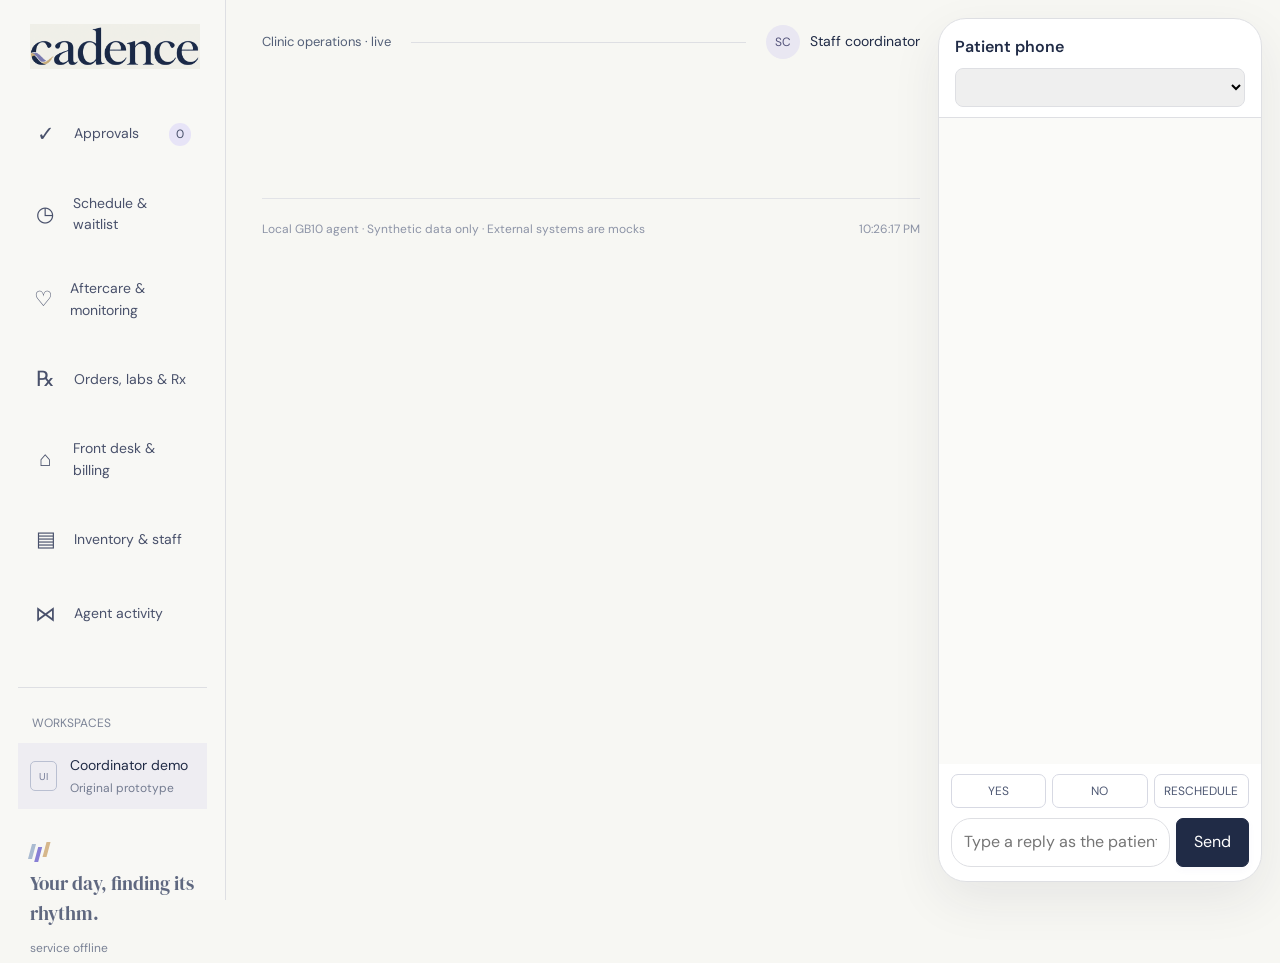
==== web/clinic.html @ 3604b4ee "Add live clinic operations console; retry agent tasks until the model is up Co-Authored-By: Claude O" ====
<!doctype html>
<html lang="en"><head><meta charset="utf-8"><meta name="viewport" content="width=device-width,initial-scale=1"><meta name="theme-color" content="#F7F7F3">
<title>Cadence · Clinic operations</title>
<link rel="stylesheet" href="fonts.css"><link rel="stylesheet" href="weave.css"><link rel="stylesheet" href="coordinator.css"><link rel="stylesheet" href="clinic.css">
</head><body>
<div class="app-shell"><aside class="sidebar"><a class="brand" href="#" aria-label="Cadence"><svg viewBox="200 260 1140 270" role="img" aria-label="Cadence woven wordmark"><image href="assets/wordmark-source.png" width="1536" height="1024"/></svg></a>
<nav id="navigation" aria-label="Operations">
<a href="#approvals" data-tab="approvals"><span class="nav-symbol">✓</span>Approvals <span class="nav-count" id="n-approvals">0</span></a>
<a href="#schedule" data-tab="schedule"><span class="nav-symbol">◷</span>Schedule &amp; waitlist</a>
<a href="#care" data-tab="care"><span class="nav-symbol">♡</span>Aftercare &amp; monitoring</a>
<a href="#orders" data-tab="orders"><span class="nav-symbol">℞</span>Orders, labs &amp; Rx</a>
<a href="#frontdesk" data-tab="frontdesk"><span class="nav-symbol">⌂</span>Front desk &amp; billing</a>
<a href="#ops" data-tab="ops"><span class="nav-symbol">▤</span>Inventory &amp; staff</a>
<a href="#agent" data-tab="agent"><span class="nav-symbol">⋈</span>Agent activity</a>
</nav>
<div class="sidebar-case"><span>WORKSPACES</span><a class="case-button" href="index.html"><span class="case-icon">UI</span><span>Coordinator demo<small>Original prototype</small></span></a></div>
<div class="sidebar-bottom"><span class="small-weave" aria-hidden="true"><i></i><i></i><i></i></span><p>Your day, finding its rhythm.</p><span id="health" class="health">checking…</span></div></aside>
<div class="workspace"><header class="topbar"><span id="context">Clinic operations · live</span><span class="topbar-line"></span><span class="coordinator-profile"><span class="avatar">SC</span> Staff coordinator</span></header>
<main id="app" class="ops-view"></main>
<footer><span>Local GB10 agent · Synthetic data only · External systems are mocks</span><span id="clock"></span></footer></div></div>
<aside id="phone" class="phone" aria-label="Patient phone simulator">
<div class="phone-top"><strong>Patient phone</strong><select id="phone-patient" aria-label="Patient"></select></div>
<div id="phone-thread" class="phone-thread"></div>
<div class="phone-quick"><button data-reply="YES">YES</button><button data-reply="NO">NO</button><button data-reply="RESCHEDULE">RESCHEDULE</button></div>
<form id="phone-form" class="phone-form"><input id="phone-input" placeholder="Type a reply as the patient…" autocomplete="off" maxlength="500"><button class="primary">Send</button></form>
</aside>
<div id="toast" role="status" aria-live="polite"></div>
<script src="clinic.js"></script></body></html>
---- web/fonts.css ----
@font-face {
  font-family: 'DM Sans';
  font-style: normal;
  font-weight: 400;
  font-display: swap;
  src: url(assets/font-0.ttf) format('truetype');
}
@font-face {
  font-family: 'DM Sans';
  font-style: normal;
  font-weight: 500;
  font-display: swap;
  src: url(assets/font-1.ttf) format('truetype');
}
@font-face {
  font-family: 'DM Sans';
  font-style: normal;
  font-weight: 600;
  font-display: swap;
  src: url(assets/font-2.ttf) format('truetype');
}
@font-face {
  font-family: 'DM Serif Display';
  font-style: normal;
  font-weight: 400;
  font-display: swap;
  src: url(assets/font-3.ttf) format('truetype');
}
---- web/weave.css ----
:root{--pearl:#f7f7f3;--ink:#202b46;--body:#4e5873;--muted:#7b8396;--line:#dedfe3;--iris:#7775d8;--iris-deep:#625ccd;--iris-pale:#eeedf7;--champagne:#d4b88f;--paper:#fdfdfb;--serif:'DM Serif Display',Georgia,serif;--sans:'DM Sans',Arial,sans-serif}*{box-sizing:border-box}html{scroll-behavior:smooth}body{margin:0;background:var(--pearl);font:16px/1.55 var(--sans);color:var(--ink);-webkit-font-smoothing:antialiased}button,input,select,textarea{font:inherit}button,a,input,select,textarea{-webkit-tap-highlight-color:transparent}button{cursor:pointer;color:var(--body);border:1px solid #d7d9e3;background:transparent;padding:11px 17px;border-radius:7px;transition:background .18s,border-color .18s,transform .18s}button:hover{background:#eeeeF5;border-color:#bfc0d5}button:active{transform:translateY(1px)}button:disabled{opacity:.42;cursor:not-allowed;transform:none}a{color:inherit;text-decoration:none}button:focus-visible,a:focus-visible,input:focus-visible,select:focus-visible,textarea:focus-visible,summary:focus-visible{outline:2px solid var(--iris-deep);outline-offset:4px}.icon{width:24px;height:24px;flex-shrink:0}.app-shell{display:grid;grid-template-columns:226px minmax(0,1fr);min-height:100vh}.sidebar{position:sticky;top:0;height:100vh;border-right:1px solid var(--line);padding:24px 18px;display:flex;flex-direction:column;background:#f8f8f5;z-index:4}.brand{display:block;width:170px;height:45px;margin:0 12px 34px;mix-blend-mode:multiply}.brand svg{width:100%;height:100%;overflow:hidden}.sidebar nav{display:flex;flex-direction:column;gap:12px}.sidebar nav a{display:flex;align-items:center;gap:17px;font-size:14px;padding:15px 16px;border-radius:6px;color:#49516b}.sidebar nav a:hover{background:#f0eff4}.sidebar nav a.active{background:linear-gradient(100deg,#e7e4f1,#eeedf6);color:#293351}.sidebar nav a.active .icon{color:#7770d1}.sidebar-case{margin-top:42px;padding-top:22px;border-top:1px solid var(--line)}.sidebar-case>span{font-size:12px;color:var(--muted);padding-left:14px}.case-button{border:0;width:100%;display:flex;gap:13px;align-items:center;text-align:left;margin-top:8px;background:#eeedf2;padding:12px;font-size:14px}.case-icon{width:27px;height:30px;display:grid;place-items:center;border:1px solid #b9bfd1;border-radius:5px;font-size:10px;color:#757c98}.case-button small{display:block;font-size:12px;color:#747c91;margin-top:2px}.sidebar-bottom{margin-top:auto;padding:35px 12px 4px}.sidebar-bottom p{font-family:var(--serif);font-size:19px;font-weight:400;margin:10px 0;color:#5f6880}.sidebar-bottom button{font-size:12px;padding:0;border:0;color:#8b90a1}.small-weave{display:flex;gap:3px;transform:skew(-15deg);width:32px}.small-weave i{height:15px;width:4px;background:#aabbd1}.small-weave i:nth-child(2){background:#8880d5;transform:translateY(3px)}.small-weave i:nth-child(3){background:#d6b78b;transform:translateY(-2px)}.workspace{min-width:0;padding:0 36px}.topbar{display:flex;align-items:center;gap:20px;height:84px;font-size:13px;color:#546078}.topbar-line{height:1px;background:var(--line);flex:1}.topbar>span:first-child{white-space:nowrap}#session-button{border:0;padding:4px;display:flex;align-items:center;gap:11px;font-size:14px;color:var(--ink)}#session-button .icon{width:31px;height:31px;padding:6px;background:#ebebea;border-radius:50%;color:#596179}.chevron{margin-left:3px;color:#8a91a0}.page-heading{margin:8px 0 25px}.page-heading h1{font-family:var(--serif);font-size:clamp(34px,3.8vw,58px);font-weight:400;line-height:1.12;letter-spacing:-1.8px;margin:0 0 10px;color:#171f3b}.page-heading>p{font-size:18px;line-height:1.6;color:#71778b;margin:0}h2,h3{font-family:var(--serif);font-weight:400;letter-spacing:-.5px;color:#202743;line-height:1.3;margin:0 0 12px}h2{font-size:27px}h3{font-size:21px}p{margin:0 0 15px}.metadata,.muted{color:#7b8396;font-size:14px}.metadata{line-height:1.7}.eyebrow{font-size:12px;letter-spacing:1.7px;color:var(--muted)}.footnote{font-size:12px;color:#7b8296;line-height:1.7;margin-top:16px}.badge{border:1px solid #dfe0ea;border-radius:6px;background:#eeedf5;font-size:12px;padding:6px 10px;white-space:nowrap;color:#5e6285}.badge.warm{color:#926b43;background:#fbf2e6;border-color:#ead9bf}.badge.success{background:#edf0f3;color:#596882}.primary{background:linear-gradient(180deg,#8b84e3,#7068ce);border:1px solid #8980dd;color:white;box-shadow:0 3px 7px #635dbb0a}.primary:hover{background:linear-gradient(180deg,#8177da,#655bc2);border-color:#766ad1}.full{display:block;width:100%}.text-button,.source-link{border:0;border-radius:0;padding:0;color:#7870cc;font-size:14px;background:transparent;box-shadow:none}.source-link{display:inline-block;text-decoration:underline;text-underline-offset:3px}.text-button:hover,.source-link:hover{background:none;color:#534ca6}.actions{display:flex;align-items:center;flex-wrap:wrap;gap:12px;margin:22px 0 0}.actions button{font-size:14px}.surface{border:1px solid #dcdde4;border-radius:12px;background:linear-gradient(145deg,#ffffffcb,#ffffff50);padding:25px 27px;min-width:0}.surface p{font-size:15px;color:var(--body)}.two-columns{display:grid;grid-template-columns:1fr 1fr;gap:22px;margin:22px 0 28px}.section-heading{display:flex;justify-content:space-between;align-items:flex-start;gap:15px}.section-heading h2{margin-bottom:12px}.weave{position:relative;width:100%;isolation:isolate;margin:30px 0 5px;aspect-ratio:4/1;min-height:240px}.weave>svg{display:block;position:absolute;inset:0;width:100%;height:100%;overflow:visible}.weave-controls{position:absolute;inset:0;pointer-events:none}.ribbon-control{position:absolute;left:1%;height:17%;width:45%;border:0;border-radius:0;display:flex;align-items:center;gap:20px;padding:0 26px;text-align:left;pointer-events:auto;background:none!important;color:var(--ink)}.ribbon-control:hover{background:#ffffff1a!important;border-radius:7px}.ribbon-control-0{top:11.3%}.ribbon-control-1{top:41.3%}.ribbon-control-2{top:71.3%}.ribbon-title{font-family:var(--serif);font-size:25px;line-height:1.1;white-space:nowrap;letter-spacing:-.6px}.ribbon-note{font-size:12px;margin-left:auto;white-space:nowrap;max-width:54%;text-align:right}.ribbon-control-1 .ribbon-note{display:none}.ribbon-control-2 .ribbon-note{display:none}.ribbon-check{font-size:15px;display:grid;place-items:center;width:26px;height:26px;border-radius:50%;background:#5d7099;color:white;border:1px solid white;flex-shrink:0}.gap-control{position:absolute;left:39.1%;width:6.3%;top:40%;height:19%;border:0;background:none!important;border-radius:0;padding:0}.gap-control span{position:absolute;top:100%;left:50%;transform:translateX(-50%);white-space:nowrap;font-size:12px;color:#a98457;margin-top:6px}.gap-control:hover:before{content:'';position:absolute;inset:3px;background:#d7c09b2b;border-radius:4px}.weave-wait{position:absolute;left:54%;top:77%;font-size:12px;color:#798199;border-left:1px solid #7a8197;padding-left:12px;line-height:26px}.ribbon-path{stroke-linecap:butt;stroke-linejoin:round}.weave-enter .ribbon-path{stroke-dasharray:1000;stroke-dashoffset:1000;animation:weaveDraw 1.9s cubic-bezier(.25,.65,.3,1) forwards;animation-delay:calc(var(--strand)*.16s)}.weave-enter .strand{animation:weaveSettle 1.9s cubic-bezier(.2,.8,.2,1) both;animation-delay:calc(var(--strand)*.16s);transform-origin:60% 50%}.weave-enter .strand-0{--entry:14px}.weave-enter .strand-1{--entry:-20px}.weave-enter .strand-2{--entry:22px}.weave-enter .crossing{animation:crossIn 2s ease both}.weave-enter .crossing-two{animation-delay:.15s}.weave-enter .weave-seal{animation:sealIn 2.5s ease both}.weave-enter .ribbon-note,.weave-enter .ribbon-check{animation:labelIn 1.7s ease both}.weave-progress .strand{animation:continueWeave 1.35s cubic-bezier(.2,.75,.2,1) both;animation-delay:calc(var(--strand)*.1s);transform-origin:65% 50%}.weave-progress .crossing{animation:crossSettle 1.5s ease}.weave-progress .weave-seal{animation:sealIn .8s ease both}.weave-input .strand{animation:inputWeave .9s ease both;animation-delay:calc(var(--strand)*.09s)}.weave[data-confirmed="1"] .strand-1{filter:brightness(1.04)}.weave[data-confirmed="2"] .strand-2{filter:brightness(1.04)}.compact{min-height:130px;max-height:180px;aspect-ratio:6.4/1;margin:20px 0 24px}.compact svg{preserve-aspect-ratio:none}.compact .ribbon-title{font-size:21px}.compact .ribbon-note{font-size:11px}.compact .ribbon-control{height:22%;padding:0 18px;gap:15px}.compact .ribbon-control-0{top:9%}.compact .ribbon-control-1{top:39%}.compact .ribbon-control-2{top:69%}.compact .gap-control span{font-size:11px;margin-top:2px}.compact .weave-wait{top:73%;font-size:11px}.encounter-bottom{display:grid;grid-template-columns:minmax(0,1fr) 330px;gap:7%;align-items:start;margin:20px 0 18px}.latest-update{padding:15px 0;max-width:660px}.latest-update>small{font-size:12px;color:#636e84;display:block;margin-bottom:9px}.latest-update>div{display:flex;gap:18px;align-items:flex-start}.latest-update .icon{width:25px;height:28px;margin-top:4px}.latest-update p{font-size:17px;line-height:1.65;margin-bottom:6px}.latest-update .source-link{font-size:13px;margin-left:14px}.latest-update>.text-button{margin:22px 0 0 44px;font-size:13px}.connection-panel{position:relative;background:#fdfdfbf2;border:1px solid #d8d9e0;border-radius:16px;padding:23px 22px;box-shadow:0 14px 22px #1d294710;margin-top:-90px;z-index:2}.connection-panel:before{content:'';position:absolute;width:13px;height:13px;background:#fdfdfb;border-left:1px solid #d8d9e0;border-bottom:1px solid #d8d9e0;left:-7px;top:28px;transform:rotate(45deg)}.panel-heading{display:flex;align-items:flex-start;gap:13px}.panel-heading h2{font-size:25px;flex:1}.panel-heading .icon{width:20px;color:#7a8194}.connection-panel p{font-size:15px;color:var(--body);margin-bottom:5px}.connection-panel .metadata{font-size:12px;display:block;margin:5px 0 19px}.connection-panel .full{font-size:14px;margin-top:12px;padding:10px}.history-strip{border-top:1px solid var(--line);padding:18px 0 0;margin-top:25px}.history-strip>div:first-child{display:flex;justify-content:space-between;font-size:13px;color:#606c84;margin-bottom:19px}.history-strip .text-button{font-size:12px}.history-points{display:flex;padding:0 7px}.history-points button{flex:1;border:0;border-radius:0;border-top:1px solid #d4d6df;padding:14px 10px 0 0;position:relative;text-align:left;font-size:12px;color:#9298aa;line-height:1.5}.history-points i{position:absolute;top:-4px;left:0;width:8px;height:8px;background:#f4f4f1;border:1px solid #b8bece;border-radius:50%}.history-points .done{color:#626e88}.history-points .done i{background:#8580ce;border-color:#7772c6}.history-points button:hover{background:transparent;color:#7770cc}.history-points button:last-child{flex:0 0 130px;border-top-color:transparent}.patient-layout{display:grid;grid-template-columns:minmax(390px,.85fr) 1.15fr;gap:0;align-items:center;margin:32px 0 45px}.patient-form{position:relative;z-index:2;background:#ffffffb3;padding:26px 29px;border-radius:12px}.patient-form h2{font-size:31px;line-height:1.2;margin:0 0 26px;letter-spacing:-.7px}.patient-ribbons{min-width:0;margin-left:-1px;overflow:visible}.patient.weave{width:100%;min-height:315px;aspect-ratio:1.8;margin:0}.patient.weave svg{width:175%;max-width:none;left:0}.patient .weave-controls{width:175%}.patient .ribbon-control{width:47%;padding-left:30px}.patient .ribbon-title{font-size:28px}.patient .ribbon-note,.patient .ribbon-check{display:none}.patient-weave-caption{font-size:13px;color:#838b9b;max-width:380px;padding-left:30px;margin:10px 0 0}.patient-layout{overflow:hidden}.checked-in{display:flex;gap:20px;align-items:center;margin:35px 0}.checked-in>.icon{width:42px;height:42px;background:#e5e4f4;color:#6c68be;border-radius:50%;padding:10px}.checked-in p{font-size:23px;font-family:var(--serif);margin:0}.checked-in p span{display:block;font:14px var(--sans);color:var(--muted);margin-top:7px}.field{display:block;font-size:15px;color:#505d7d;margin:0 0 23px}.field input,.field select{display:block;width:100%;height:45px;margin-top:8px;padding:9px 13px;border:1px solid #cbd0df;background:#ffffffb5;color:var(--ink);border-radius:6px;outline-offset:3px}.check-label{display:flex;gap:13px;align-items:flex-start;font-size:14px;line-height:1.6;color:#57617c;margin:20px 0}.check-label input{width:21px;height:21px;accent-color:#7b74d2;flex-shrink:0;margin:1px 0 0}.patient-form .primary{margin-top:30px;padding:13px;font-size:16px}.file-picker{border:1px dashed #bbb9d3;border-radius:9px;display:flex;flex-wrap:wrap;align-items:center;gap:15px;padding:22px;margin:22px 0;background:#f3f2f8}.file-picker>span{font-size:15px}.file-picker small{font-size:12px;color:#8b8fa3;display:block;margin-top:3px}.file-picker input{font-size:13px;width:100%;margin-top:6px}.file-picker input::file-selector-button{background:#eeecf8;border:1px solid #c6c3df;border-radius:4px;font:inherit;color:#555179;padding:7px 10px;margin-right:12px;cursor:pointer}.callout{background:#efedf5;color:#646580;padding:15px 17px;border-radius:6px;font-size:13px;line-height:1.7;margin:20px 0}.form-error{color:#a34646;font-size:13px!important;margin-top:12px}.form-error:empty{display:none}.document-facts{display:grid;grid-template-columns:105px minmax(0,1fr);gap:14px 17px;margin:28px 0;font-size:14px}.document-facts dt{color:#8a90a0}.document-facts dd{margin:0;min-width:0}.hash{font-family:monospace;font-size:12px;overflow-wrap:anywhere}.document-text{font:13px/1.8 monospace;white-space:pre-wrap;overflow-wrap:anywhere;padding:17px;background:#eeedf2;border-radius:6px;max-height:350px;overflow:auto}details summary{cursor:pointer;color:#7168bd;font-size:14px;padding:12px 0}details p{padding:12px 0}textarea{display:block;width:100%;min-height:240px;padding:15px;line-height:1.8;border:1px solid #bcbdd1;border-radius:7px;background:#ffffffa3;color:var(--ink);resize:vertical;margin-top:12px}.summary-text{font:23px/1.65 var(--serif)!important;color:var(--ink)!important;margin:30px 0 20px}.surface-bottom{border-top:1px solid var(--line);margin-top:35px;padding-top:23px}.empty-state{padding:30px 0;color:#939aac!important}.transcript{margin-top:30px;border-top:1px solid var(--line)}.transcript-line{width:100%;display:flex;gap:15px;align-items:baseline;border:0;border-bottom:1px solid var(--line);border-radius:0;padding:17px 8px;text-align:left;font-size:15px;line-height:1.8}.transcript-line time{font-size:12px;color:#939bb0}.transcript-line.selected{background:#ebe8f5;border-left:2px solid #8578ca}.gap-preview{display:flex;align-items:center;height:80px;margin:30px 0}.gap-preview span{height:28px;background:linear-gradient(#a09ce1,#7e78ce);flex:1}.gap-preview i{height:32px;width:70px;border:1px dashed #bda078;background:var(--pearl);margin:0 8px}.packet-heading{display:flex;align-items:center;gap:25px;justify-content:space-between}.packet-heading .page-heading{flex:1}.packet-heading .page-heading h1{font-size:clamp(33px,3.2vw,49px)}.packet-badge{display:flex;gap:12px;align-items:center;border:1px solid var(--line);padding:15px 17px;border-radius:9px;max-width:310px}.packet-badge h3{font-size:18px;margin:0 0 5px}.packet-badge span{font-size:12px;color:#79829b}.packet-badge .icon{width:25px;height:30px}.packet-columns{margin-top:20px}.packet-columns .section-heading{flex-wrap:wrap;gap:0}.packet-columns h2{font-size:25px}.source-table{margin-top:22px}.table-header{display:flex;justify-content:space-between;padding:10px 0;border-bottom:1px solid var(--line);font-size:12px;color:#6d7690}.table-header span:last-child{margin-right:50px}.source-row{display:flex;align-items:center;gap:13px;width:100%;padding:17px 0;border:0;border-bottom:1px solid var(--line);border-radius:0;text-align:left;font-size:14px;color:#394663}.source-row:last-child{border:0}.source-row>.icon{width:22px}.source-row>span{flex:1}.source-row>small{max-width:135px;font-size:12px;line-height:1.4;color:#7e879e}.source-row>i{width:25px;height:25px;flex-shrink:0;border:1px solid #d0d4e0;border-radius:50%;font-style:normal;display:grid;place-items:center;color:#a5adc0}.source-row>i.present{background:#c6d3e5;color:#394c70;border:0}.reviewed-summary{display:flex;gap:17px;margin:24px 0}.reviewed-summary .icon{width:28px;height:31px;margin-top:3px}.reviewed-summary p{font:22px/1.45 var(--serif);color:var(--ink)}.reviewed-summary span{font-size:13px;color:#717d95;display:block}.reviewed-summary .source-link{font-size:12px;margin-top:7px}.packet-actions{justify-content:flex-end;border-top:1px solid var(--line);padding-top:25px;margin-top:25px}.packet-notes{display:flex;gap:20px;font-size:12px;color:#969eae;border-top:1px solid var(--line);margin-top:25px;padding-top:18px}.packet-notes>span+span{border-left:1px solid var(--line);padding-left:20px}.unresolved-list{display:flex;gap:10px 20px;align-items:center;flex-wrap:wrap;background:#f3ede5;border:1px solid #e5d5be;border-radius:7px;padding:13px 16px;margin:15px 0 22px;font-size:13px;color:#876b4c}.unresolved-list strong{font-weight:500}.unresolved-list span{border-left:1px solid #dbccb6;padding-left:16px}.unresolved-list small{display:block;color:#a18d75;font-size:11px}.operator-weave{position:relative}.operator-weave>.weave{min-height:220px}.removed-note{position:absolute;left:34%;top:-10px;background:white;box-shadow:0 8px 20px #2b335e15;border:1px solid var(--line);padding:14px 20px;border-radius:8px;font-size:14px}.removed-note span{display:block;font-size:12px;color:#9699aa;margin-top:4px}.runtime-strip{display:grid;grid-template-columns:repeat(4,1fr);border:1px solid var(--line);border-radius:9px;padding:13px 0;margin:20px 0}.runtime-strip button{border:0;border-right:1px solid var(--line);border-radius:0;display:flex;gap:15px;align-items:center;text-align:left;padding:0 23px;font-size:14px}.runtime-strip button:last-child{border:0}.runtime-strip .icon{width:24px}.runtime-strip small{display:block;color:#7d879e;font-size:13px;margin-top:3px}.run-status{display:flex;gap:20px;align-items:center;padding:17px 20px;border-radius:7px;background:#eae8f5;margin:20px 0}.run-status strong{font-family:var(--serif);font-size:20px;font-weight:400;max-width:60%;overflow-wrap:anywhere;line-height:1.3}.run-status>span{border-left:1px solid #c9c5de;padding-left:20px;font-size:12px;color:#6e6e8f}.run-status.blocked{background:#f7e7e7;color:#a13f45}.run-status.blocked>span{border-color:#d9b8be}.operator-panels .actions{gap:8px}.operator-panels .actions button{font-size:12px;padding:10px 12px}.event-list{list-style:none;padding:0;margin:20px 0 0}.event-list li{display:flex;align-items:flex-start;position:relative;gap:17px;padding:0 0 22px;font-size:13px;color:#5d6884;line-height:1.6}.event-list li:not(:last-child):before{content:'';position:absolute;left:5px;top:10px;bottom:0;width:1px;background:#d8d9e4}.event-point{height:11px;width:11px;border:1px solid #9ca5bf;background:#eceef4;border-radius:50%;flex-shrink:0;margin-top:4px;z-index:1}.event-list li:first-child .event-point{background:#8279d7;border-color:#8279d7}.event-list li>div{flex:1}.event-list small{font-size:11px;color:#9a9fb2;display:block;margin-top:3px}.event-list time{font-size:11px;color:#909bb1;white-space:nowrap;margin-top:3px}.security-footer{margin:0 0 10px}.history-control{display:flex;align-items:center;justify-content:space-between;gap:25px}.history-control h2{margin-bottom:4px}.history-control label{font-size:13px;color:#7b8396}.history-control input{display:block;accent-color:#7b75cf;width:250px;margin-top:9px;cursor:ew-resize}.seeded-history{font-size:15px;line-height:2.3;color:#788297;padding-left:20px}.view-timeline .weave-controls,.view-timeline .gap-control{pointer-events:none}.view-timeline .ribbon-control{pointer-events:none}footer{display:flex;justify-content:space-between;align-items:center;gap:20px;min-height:62px;font-size:12px;color:#8d94a7;margin-top:26px;border-top:1px solid #e2e3e7}footer button{border:0;padding:7px 0;font-size:12px;color:#8d94a7}footer button>span{margin-left:12px;color:#7779a0}.sr-only{position:absolute;width:1px;height:1px;overflow:hidden;clip:rect(0,0,0,0);white-space:nowrap}dialog{border:1px solid #dcdde4;border-radius:15px;background:#fbfbf8;color:var(--ink);width:min(780px,92vw);max-height:85vh;overflow:auto;padding:30px 34px;box-shadow:0 25px 90px #202b4630}dialog::backdrop{background:#28314a33;backdrop-filter:blur(5px)}.dialog-top{display:flex;align-items:flex-start;justify-content:space-between;gap:20px;margin-bottom:20px}.dialog-top h2{font-size:32px;margin:7px 0 0}.icon-button{border:0;padding:0;font-size:27px;color:#80869e;line-height:1;width:30px;height:30px}dialog>p{font-size:14px;color:var(--muted)}.role-options{display:grid;grid-template-columns:1fr 1fr;gap:14px;margin-top:25px}.role-options button{text-align:left;padding:20px;background:#f0eef8;border-color:#dedbea}.role-options strong{display:block;font-family:var(--serif);font-size:23px;font-weight:400;margin-bottom:6px;color:var(--ink)}.role-options span{font-size:13px;color:#7b7d96}.runtime-grid{display:grid;grid-template-columns:repeat(3,1fr);gap:23px}.runtime-grid p{font-size:13px;line-height:1.9;color:var(--muted)}.requirement-details>div{display:flex;gap:16px;padding:15px 0;border-bottom:1px solid var(--line);font-size:15px}.requirement-details small{display:block;font-size:12px;color:var(--muted);margin-top:3px}#toast{position:fixed;left:50%;bottom:24px;transform:translate(-50%,15px);padding:13px 22px;background:#303955;color:#f5f4fa;box-shadow:0 8px 30px #202b4625;border-radius:8px;font-size:14px;opacity:0;pointer-events:none;transition:opacity .2s,transform .2s;max-width:90vw;z-index:20}#toast.show{opacity:1;transform:translate(-50%,0)}@keyframes weaveDraw{from{stroke-dashoffset:1000}to{stroke-dashoffset:0}}@keyframes weaveSettle{0%{transform:translateY(var(--entry,0))}75%{transform:translateY(calc(var(--entry,0)*-.12))}100%{transform:translateY(0)}}@keyframes crossIn{0%,40%{opacity:0;transform:translateX(-12px)}100%{opacity:1;transform:translateX(0)}}@keyframes sealIn{0%,60%{opacity:0;transform:translateY(4px)}100%{opacity:1;transform:none}}@keyframes labelIn{0%,35%{opacity:0}100%{opacity:1}}@keyframes continueWeave{0%{transform:translateX(-12px) scaleX(.985)}55%{transform:translateX(3px) scaleX(1.002)}100%{transform:none}}@keyframes crossSettle{0%{transform:translateX(-12px)}100%{transform:none}}@keyframes inputWeave{0%,100%{transform:translateX(0)}50%{transform:translateX(7px)}}@media(min-width:1700px){.app-shell{grid-template-columns:250px minmax(0,1fr)}.workspace{padding:0 50px}.topbar{height:90px}.weave{min-height:300px}.connection-panel{width:360px;justify-self:end}.page-heading{margin-top:20px}.ribbon-title{font-size:29px}.ribbon-note{font-size:14px}.compact{min-height:160px}.patient-layout{grid-template-columns:.8fr 1.2fr}.patient-form{padding:35px}.patient.weave{min-height:370px}}@media(max-width:1200px){.app-shell{grid-template-columns:190px minmax(0,1fr)}.sidebar{padding:23px 12px}.brand{width:146px;margin-left:8px}.sidebar nav a{padding:13px 11px;gap:12px;font-size:13px}.workspace{padding:0 25px}.ribbon-control{padding:0 17px;gap:10px}.ribbon-title{font-size:22px}.ribbon-note{font-size:11px}.ribbon-control-0 .ribbon-note{display:none}.weave{min-height:220px}.encounter-bottom{grid-template-columns:1fr 300px;gap:25px}.connection-panel{padding:22px 19px;margin-top:-30px}.panel-heading h2{font-size:23px}.packet-heading{align-items:flex-start}.packet-badge{max-width:240px;font-size:12px;padding:12px}.packet-badge h3{font-size:16px}.packet-heading .page-heading h1{font-size:38px}.two-columns{gap:17px}.surface{padding:22px}.source-row>small{max-width:100px}.runtime-strip button{padding:0 14px;gap:10px}.runtime-strip small{font-size:12px}.patient-layout{grid-template-columns:minmax(330px,1fr) 1fr}.patient-form h2{font-size:28px}.patient .ribbon-title{font-size:23px}.patient .ribbon-control{padding-left:20px}.history-control input{width:180px}}@media(max-width:950px){.app-shell{grid-template-columns:165px minmax(0,1fr)}.sidebar{padding:20px 9px}.brand{width:130px;margin-left:6px}.sidebar nav a{font-size:12px;padding:12px 9px;gap:9px}.sidebar nav .icon{width:20px}.sidebar-case{margin-top:30px}.sidebar-bottom{padding-left:7px}.sidebar-bottom p{font-size:16px}.workspace{padding:0 22px}.topbar{gap:12px;font-size:12px}#session-button{font-size:12px}.page-heading h1{font-size:43px}.page-heading>p{font-size:16px}.two-columns{grid-template-columns:1fr}.encounter-bottom{grid-template-columns:1fr 270px;gap:20px}.latest-update p{font-size:15px}.latest-update .source-link{margin-left:0;display:block}.connection-panel{padding:19px 17px}.panel-heading h2{font-size:22px}.ribbon-title{font-size:21px}.ribbon-check{display:none}.gap-control span{font-size:11px}.weave-wait{font-size:11px}.compact{min-height:150px}.patient-layout{grid-template-columns:1fr}.patient-form{max-width:600px}.patient-ribbons{margin:24px 0}.patient.weave{min-height:270px;aspect-ratio:2.5}.patient.weave svg,.patient .weave-controls{width:130%}.packet-heading{flex-direction:column;gap:0}.packet-badge{max-width:none;margin:0 0 12px}.runtime-strip{grid-template-columns:1fr 1fr;gap:18px 0}.runtime-strip button:nth-child(2){border:0}.history-control{flex-wrap:wrap}.role-options{grid-template-columns:1fr 1fr}.runtime-grid{grid-template-columns:1fr}.operator-weave>.weave{min-height:200px}.removed-note{top:-5px;left:27%;font-size:12px;max-width:270px}.removed-note span{font-size:11px}}@media(max-width:680px){.app-shell{display:block}.sidebar{position:relative;height:auto;width:100%;padding:17px 18px 0;border-right:0;border-bottom:1px solid var(--line);display:block}.brand{width:144px;height:35px;margin:0 0 16px}.sidebar nav{flex-direction:row;gap:8px;overflow:auto;padding-bottom:8px}.sidebar nav a{white-space:nowrap;flex:1;justify-content:center;padding:9px;font-size:13px;gap:8px}.sidebar nav .icon{width:19px;height:19px}.sidebar-case,.sidebar-bottom{display:none}.workspace{padding:0 18px}.topbar{height:66px;gap:9px}#session-button{font-size:12px}#session-button .icon{width:25px;height:25px}.topbar>span:first-child{font-size:11px;white-space:normal}.topbar-line{min-width:5px}.page-heading{margin:10px 0 20px}.page-heading h1,.packet-heading .page-heading h1{font-size:38px;letter-spacing:-1.2px;line-height:1.08}.page-heading>p{font-size:15px}.weave{min-height:190px;margin:26px 0 10px;overflow:visible}.weave svg{width:145%;left:0}.weave-controls{width:145%}.workspace{overflow:hidden}.ribbon-title{font-size:20px}.ribbon-control{padding-left:10px;width:44%}.ribbon-control-1{top:41%}.ribbon-control-2{top:71%}.gap-control{left:57%;top:42%;width:9%;height:15%}.gap-control span{font-size:10px;margin-top:3px;white-space:normal;width:95px;line-height:1.3;text-align:center}.weave-wait{left:78%;top:74%;font-size:10px;padding-left:6px;line-height:1.5;max-width:80px}.encounter-bottom{grid-template-columns:1fr;gap:5px;margin-top:18px}.latest-update{padding:10px 0 20px}.latest-update>.text-button{margin-top:13px}.connection-panel{margin-top:0;padding:22px;border-radius:12px}.connection-panel:before{display:none}.connection-panel .metadata{margin-bottom:10px}.connection-panel .full{padding:12px}.panel-heading h2{font-size:26px}.history-strip{margin-top:28px}.history-points{overflow-x:auto;padding-top:3px;gap:0}.history-points button{min-width:100px;font-size:11px}.history-points button:last-child{flex:1}.compact{min-height:170px}.compact .ribbon-title{font-size:20px}.compact .ribbon-control{padding:0 10px;height:17%}.compact .ribbon-control-0{top:11.3%}.compact .ribbon-control-1{top:41.3%}.compact .ribbon-control-2{top:71.3%}.compact .weave-wait{top:74%}.two-columns{margin-top:24px;gap:18px}.surface{padding:22px 20px}h2{font-size:26px}.patient-layout{margin:26px 0 0}.patient-form{padding:25px 22px}.patient-form h2{font-size:29px}.patient.weave{min-height:230px}.patient.weave svg,.patient .weave-controls{width:145%}.patient .ribbon-title{font-size:23px}.patient-weave-caption{padding:0;font-size:13px}.patient .ribbon-control{padding-left:14px}.patient-form .primary{font-size:14px}.section-heading{flex-wrap:wrap}.summary-text{font-size:22px!important}.source-row{gap:9px;font-size:13px}.source-row small{font-size:11px;max-width:92px}.source-row .icon{width:19px}.source-row i{width:22px;height:22px}.packet-notes{flex-direction:column;gap:7px}.packet-notes>span+span{border:0;padding-left:0}.packet-actions{justify-content:flex-start}.reviewed-summary p{font-size:21px}.unresolved-list{font-size:12px}.runtime-strip{padding:16px 0}.runtime-strip button{font-size:12px;padding:0 13px;gap:10px}.runtime-strip small{font-size:11px}.runtime-strip .icon{width:20px}.operator-weave>.weave{min-height:200px;margin-top:55px}.removed-note{left:20%;top:-37px;width:260px;font-size:12px}.event-list li{gap:12px}.event-list time{font-size:10px}.operator-panels .actions button{font-size:12px}.run-status{padding:15px}.run-status strong{font-size:18px}.history-control{gap:15px}.history-control input{width:175px}.history-control h2{font-size:24px}footer{font-size:10px;gap:15px;margin-top:22px}footer button{font-size:10px}.role-options{grid-template-columns:1fr}dialog{padding:25px 22px}.dialog-top h2{font-size:29px}.document-facts{grid-template-columns:85px 1fr;gap:14px}.badge{white-space:normal}.form-error{font-size:12px}.page-heading h1{overflow-wrap:normal}}@media(prefers-reduced-motion:reduce){html{scroll-behavior:auto}*,*:before,*:after{animation:none!important;transition:none!important}.weave-enter .ribbon-path{stroke-dashoffset:0!important}.weave-enter .crossing,.weave-enter .weave-seal,.weave-enter .ribbon-note{opacity:1!important;transform:none!important}}

.crossing-two{opacity:var(--cross-opacity,1)}
.weave-enter .crossing-two{animation-name:crossing-reveal}
@keyframes crossing-reveal{0%,40%{opacity:0;transform:translateY(6px)}100%{opacity:var(--cross-opacity,1);transform:translateY(0)}}
---- web/coordinator.css ----
/* Coordinator workspace: original Weave palette, typography, wordmark and ribbon geometry. */
.ops-view{padding-top:32px}.ops-heading{display:flex;align-items:center;justify-content:space-between;gap:24px;margin:0 0 28px}.ops-heading h1{font-family:'DM Serif Display',serif;font-size:clamp(32px,3.5vw,48px);font-weight:400;line-height:1.13;margin:0 0 12px;max-width:950px;overflow-wrap:anywhere}.ops-heading p{font-size:16px;color:#737789;margin:0;line-height:1.6}.ops-heading>.primary{white-space:nowrap}.coordinator-profile{display:flex;align-items:center;gap:10px;color:var(--ink);font-size:14px;text-decoration:none}.avatar{display:inline-grid;place-items:center;width:34px;height:34px;border-radius:50%;background:#E9E7F2;color:#53537A;font-size:12px;flex-shrink:0}.nav-symbol{font-size:21px;display:inline-block;width:23px;text-align:center}.nav-count{margin-left:auto;background:#E7E4F7;padding:2px 7px;border-radius:20px;font-size:12px}.sidebar-bottom a{font-size:12px;color:#777888;text-decoration:none}.sidebar-case a{text-decoration:none;color:inherit}.task-composer{background:#fffefa;border:1px solid #DCDCE3;border-radius:18px;padding:22px 25px;box-shadow:0 12px 35px #202b4606}.task-composer>label:first-child{font-size:14px;font-weight:500;color:#626578}.task-composer textarea{border:0;background:transparent;padding:10px 0;font-size:21px;line-height:1.6;resize:vertical;min-height:95px;box-shadow:none}.task-composer textarea:focus{outline:none}.task-composer:focus-within{border-color:#9691CB;box-shadow:0 0 0 3px #7775d812}.composer-bottom{display:flex;align-items:center;gap:14px}.composer-bottom .primary{margin-left:auto}.attach-button{font-size:14px;cursor:pointer;position:relative;display:inline-flex;align-items:center;border:1px solid #DEDEE6;border-radius:8px;padding:9px 13px;color:#50576C;background:#FAFAF7;overflow:hidden;width:fit-content}.attach-button input{position:absolute;inset:0;opacity:0;cursor:pointer;width:100%;height:100%;padding:0}.attach-button:focus-within{outline:2px solid #7775D8;outline-offset:3px}.document-toggle{display:flex;gap:9px;align-items:center;margin:14px 0 0;font-size:12px;color:#74788A}.document-toggle input{width:15px;height:15px;accent-color:#7775D8}.form-error:empty{display:none}.suggestions{display:flex;gap:9px;margin-top:15px;flex-wrap:wrap}.suggestions button{font-size:12px;padding:8px 12px;border-radius:30px;background:transparent;border-color:#DFDFE3;color:#686D7D}.ops-ribbons{margin:24px 0 8px}.ops-ribbons .weave{margin:0;min-height:146px;max-height:170px}.ops-ribbons .ribbon-title{font-size:21px}.ops-ribbons .ribbon-note{font-size:12px}.ops-ribbons .weave-wait{font-size:12px}.workspace-metrics{display:grid;grid-template-columns:repeat(4,1fr);padding:15px 0 24px;border-bottom:1px solid #DDDFE3;gap:20px}.workspace-metrics a{font-family:'DM Serif Display',serif;font-size:30px;color:#202B46;text-decoration:none;border-right:1px solid #DFDFE3;padding-left:14px}.workspace-metrics a:first-child{padding-left:0}.workspace-metrics a:last-child{border:0}.workspace-metrics span{display:block;font-family:'DM Sans',sans-serif;font-size:13px;color:#777B88;margin-top:3px}.ops-section{margin-top:26px}.ops-section h2,.ops-view .section-heading h2{font-size:27px}.ops-view .section-heading>a{font-size:14px;color:#6563A3}.task-row{display:flex;align-items:center;gap:15px;padding:19px 3px;border-bottom:1px solid #E1E1E5;text-decoration:none;color:#202B46}.task-row:hover{background:#EEEDF52E}.task-symbol{font-size:28px;color:#8983B8;width:38px;height:38px;border-radius:12px;background:#EAE8F0;text-align:center}.task-row>div{flex:1;min-width:0}.task-row strong{font-size:15px;font-weight:500;display:block;overflow-wrap:anywhere}.task-row small{display:block;font-size:12px;margin-top:7px;color:#7B7F8D}.status{font-size:12px;border-radius:30px;padding:7px 11px;background:#EAEAF0;color:#626779;white-space:nowrap}.status-running{background:#EAE8F7;color:#655CA1}.status-waiting{background:#F3EADF;color:#8B6944}.status-review{background:#EAE6F8;color:#6960A3}.status-completed{background:#E5ECE7;color:#496A58}.row-arrow{font-size:24px;color:#8A8D97}.empty-state{padding:34px 14px;text-align:center}.empty-state h3{font-family:'DM Serif Display',serif;font-size:25px;font-weight:400;margin:0 0 8px}.empty-state p{font-size:14px;color:#7B7E8A}.task-toolbar{display:flex;justify-content:space-between;gap:20px;align-items:center;margin:25px 0 10px}.filter-tabs{display:flex;gap:6px;flex-wrap:wrap}.filter-tabs button{font-size:13px;background:transparent;border-color:transparent;padding:8px 12px}.filter-tabs button.active{background:#E8E6F2;color:#625C91}.search-field{max-width:220px;font-size:14px;padding:9px 13px}.task-layout{display:grid;grid-template-columns:minmax(0,1.65fr) minmax(280px,1fr);gap:26px;margin-top:27px}.task-layout>.surface{padding:25px}.task-inspector{display:grid;align-content:start;gap:20px}.task-inspector .surface{padding:23px}.task-inspector h2{font-size:26px}.back-link{font-size:13px;text-decoration:none;display:inline-block;margin-bottom:20px;color:#73718E}.task-detail .ops-heading h1{font-size:35px}.messages{display:grid;gap:19px;margin:24px 0}.message{padding:18px 20px;border-radius:12px;background:#F3F2F7;max-width:95%}.message.user{background:#EDEBF5;margin-left:auto;width:88%}.message-author{font-size:12px;font-weight:600;color:#6B658F}.message p{font-size:15px;line-height:1.65;margin:8px 0 0;white-space:pre-wrap;overflow-wrap:anywhere}.conversation form{border-top:1px solid #E1E1E6;padding-top:22px}.ops-view textarea{font-family:'DM Sans',sans-serif}.conversation form>label{font-size:13px}.conversation textarea{font-size:15px;background:#FEFEFC;margin-bottom:10px}.agent-row{border:0;border-bottom:1px solid #E7E6EC;border-radius:0;display:flex;width:100%;gap:14px;text-align:left;padding:17px 0;background:transparent}.agent-marker{background:#DAE2EA;color:#586C88;width:34px;height:34px;display:grid;place-items:center;border-radius:50%;font-family:'DM Serif Display',serif;font-size:18px}.agent-1 .agent-marker{background:#E2DEF4;color:#786AB3}.agent-2 .agent-marker{background:#EFE2CB;color:#9B7B4C}.agent-row strong{font-size:14px;font-weight:500;display:block}.agent-row small{display:block;font-size:12px;color:#7C7D8A;margin-top:5px}.ops-events{list-style:none;padding:0;margin:15px 0 0}.ops-events li{border-left:1px solid #DAD7E6;position:relative;padding:0 0 20px 18px;margin-left:4px;font-size:13px;line-height:1.6}.ops-events li:before{content:'';position:absolute;left:-4px;top:5px;width:7px;height:7px;border-radius:50%;background:#9690BE}.ops-events small{display:block;font-size:12px;color:#9293A0;margin-top:4px}.full-events li{font-size:15px;padding-bottom:25px}.ops-events a{color:#444B68}.attached-files{display:flex;gap:7px;flex-wrap:wrap;margin:18px 0}.attached-files>span{font-size:13px;background:#F4F2E9;border:1px solid #E8E1D3;padding:8px 11px;border-radius:7px;overflow-wrap:anywhere}.attached-files small{font-size:12px;color:#8F8776}.output-preview{padding:21px;background:#F7F5EC;border:1px solid #E4DCCC;border-radius:12px;margin:20px 0}.output-preview h3{font-family:'DM Serif Display',serif;font-size:25px;font-weight:400;margin:8px 0}.output-preview p{font-size:14px;line-height:1.6}.output-preview dl{display:grid;grid-template-columns:100px 1fr;font-size:13px;gap:10px}.output-preview dd{margin:0}.closed-note{font-size:13px;color:#7C7F8A}.schedule-notice{display:flex;gap:16px;align-items:center;background:#EDEBF5;padding:15px 18px;border-radius:9px;font-size:13px;margin:22px 0}.schedule-notice span{color:#727087}.week-strip{display:grid;grid-template-columns:repeat(7,1fr);gap:10px;margin:24px 0 30px}.week-strip button{display:flex;flex-direction:column;align-items:center;gap:6px;background:#FCFCF9;border-color:#E1E0E7;padding:16px 8px}.week-strip .selected{border-color:#928AC8;background:#ECE9F8}.week-strip span{font-size:13px}.week-strip strong{font-family:'DM Serif Display',serif;font-size:28px;font-weight:400}.week-strip small{font-size:12px;color:#8C8A99}.schedule-row{display:flex;gap:24px;align-items:center;margin:15px 0;padding:23px}.schedule-time{font-family:'DM Serif Display',serif;font-size:30px;min-width:82px}.schedule-time small{font-family:'DM Sans',sans-serif;display:block;font-size:12px;color:#8B8798}.schedule-description{flex:1;min-width:0}.schedule-description h3{font-size:17px;margin:0 0 8px;font-weight:500}.schedule-description p{font-size:14px;margin:0 0 8px;color:#777787;overflow-wrap:anywhere}.schedule-description small{font-size:12px;color:#908C99}.schedule-actions{display:flex;gap:7px;flex-wrap:wrap;max-width:230px}.schedule-actions button{font-size:12px;padding:7px 12px}.inbox-message{display:flex;gap:13px;padding:22px 0;border-bottom:1px solid #E3E1E8;color:#202B46;text-decoration:none}.inbox-message strong{font-size:14px}.inbox-message strong small{font-size:12px;font-weight:400;color:#8D8A99;display:block;margin-top:4px}.inbox-message p{font-size:14px;line-height:1.6;overflow-wrap:anywhere}.inbox-message small{font-size:12px;color:#7F7992}.ops-view form>label:not(.attach-button):not(.check-label){display:block}.ops-view label{line-height:1.6}.ops-view input:not([type=checkbox]):not([type=file]),.ops-view select,.ops-view textarea,#editor input:not([type=checkbox]),#editor select,#editor textarea{width:100%;box-sizing:border-box}.ops-view form label input:not([type=checkbox]):not([type=file]),.ops-view form label select{margin:7px 0 18px}.ops-view .check-label input{flex-shrink:0;width:16px}.ops-view form .attach-button{margin-bottom:12px}.connection-cards{display:grid;grid-template-columns:repeat(3,1fr);gap:20px;margin-top:25px}.connection-card{padding:24px;position:relative}.connection-monogram{display:grid;place-items:center;font-size:35px;color:#8074AC;background:#EFEDF6;width:52px;height:52px;border-radius:14px;margin-bottom:25px}.connection-card .badge{position:absolute;right:20px;top:26px;font-size:12px}.connection-card h2{font-size:28px}.connection-card h3{font-size:14px;font-family:'DM Sans',sans-serif;font-weight:500}.connection-card p{font-size:14px;line-height:1.7;color:#7B7888;min-height:90px}.connection-card button{font-size:13px;padding:10px 12px}.connection-detail{margin-top:24px}.connection-detail p{font-size:15px;line-height:1.7}.connection-detail a{font-size:14px;color:#6F66A0}.settings-grid{display:grid;grid-template-columns:1fr 1fr;gap:24px;margin-top:25px}.settings-grid h2{font-size:27px;margin-bottom:25px}.settings-grid label{font-size:14px}.settings-footer{grid-column:1/-1;display:flex;align-items:center;gap:20px;justify-content:space-between;font-size:13px;color:#868191}.reset-panel{margin-top:40px;font-size:13px;color:#888391}.reset-panel summary{cursor:pointer}.form-pair{display:grid;grid-template-columns:1fr 1fr;gap:18px}#editor form>label{display:block;font-size:14px;margin:15px 0}#editor .check-label{display:flex}#editor .check-label input{width:16px}.ops-view .footnote{font-size:12px;line-height:1.65}.ops-view .primary{font-size:14px}.ops-view .two-columns{margin-top:25px}.ops-view .metadata{font-size:12px}.ops-view .surface>p{line-height:1.65}button:focus-visible,a:focus-visible{outline:2px solid #7775D8;outline-offset:3px}
@media(min-width:1600px){.ops-view{max-width:1400px;margin:auto}.task-composer textarea{min-height:110px}.ops-ribbons .weave{max-height:185px;min-height:175px}}
@media(max-width:1150px){.task-toolbar{flex-wrap:wrap}.task-layout{grid-template-columns:minmax(0,1fr) 290px;gap:18px}.connection-cards{grid-template-columns:1fr}.connection-card p{min-height:0}.connection-card{padding-left:95px}.connection-monogram{position:absolute;left:24px;top:25px}.connection-card .badge{position:static;float:right}.schedule-row{flex-wrap:wrap}.schedule-actions{max-width:none;margin-left:106px}.ops-heading h1{font-size:36px}.sidebar{width:auto}.ops-ribbons .ribbon-title{font-size:18px}}
@media(max-width:950px){.task-layout{grid-template-columns:1fr}.task-inspector{grid-template-columns:1fr 1fr}.settings-grid{grid-template-columns:1fr}.ops-heading{align-items:flex-start}.workspace-metrics{gap:10px}.task-composer{padding:20px}.coordinator-profile{font-size:12px}.schedule-notice{align-items:flex-start;flex-direction:column;gap:6px}}
@media(max-width:680px){.ops-view{padding-top:22px}.ops-heading{flex-direction:column;gap:15px}.ops-heading h1{font-size:34px}.ops-heading p{font-size:14px}.ops-heading .status{align-self:flex-start}.task-composer textarea{font-size:18px}.task-composer .composer-bottom{flex-wrap:wrap;gap:8px}.composer-bottom .primary{margin-left:auto}.composer-bottom #file-summary{display:none}.document-toggle{align-items:flex-start;font-size:12px}.suggestions{gap:6px}.suggestions button{font-size:12px;text-align:left}.ops-ribbons .weave{min-height:175px}.ops-ribbons .ribbon-title{font-size:20px}.ops-ribbons .ribbon-note{font-size:12px}.workspace-metrics{grid-template-columns:1fr 1fr;row-gap:18px}.workspace-metrics a:nth-child(3){padding-left:0}.workspace-metrics a:nth-child(2){border:0}.task-row{flex-wrap:wrap;gap:10px;padding:18px 0}.task-row .status{margin-left:48px}.task-row>div{min-width:70%}.task-row .row-arrow{margin-left:auto}.task-row strong{font-size:14px}.task-inspector{grid-template-columns:1fr}.task-detail .ops-heading h1{font-size:30px}.message.user{width:95%}.task-layout>.surface{padding:20px 16px}.message{padding:15px}.message p{font-size:14px}.conversation .composer-bottom{flex-wrap:wrap}.week-strip{gap:4px}.week-strip button{padding:13px 3px}.week-strip small{display:none}.week-strip span{font-size:12px}.week-strip strong{font-size:24px}.schedule-row{gap:15px;padding:20px}.schedule-description{min-width:180px}.schedule-actions{margin-left:0}.schedule-time{font-size:26px}.settings-footer{flex-direction:column;align-items:flex-start}.connection-card{padding:22px}.connection-monogram{position:static}.connection-card .badge{position:absolute;right:20px;top:25px}.topbar .coordinator-profile{font-size:0}.coordinator-profile .avatar{font-size:12px}.task-toolbar{gap:12px}.search-field{max-width:none}.filter-tabs button{padding:8px;font-size:12px}.sidebar-bottom p{font-size:12px}.ops-view .two-columns{grid-template-columns:1fr}.ops-view .status{font-size:12px}}
---- web/clinic.css ----
/* Live operations console. Reuses Weave tokens from weave.css. */
.workspace{padding-right:360px}
.ops-view{padding:28px 34px 60px}
.ops-view h1{font-family:var(--serif);font-weight:400;font-size:clamp(28px,3vw,40px);margin:0 0 6px}
.lede{color:var(--muted);margin:0 0 22px}
.grid{display:grid;gap:18px;grid-template-columns:repeat(auto-fit,minmax(320px,1fr))}
.card{background:var(--paper);border:1px solid var(--line);border-radius:14px;padding:18px 20px;min-width:0}
.card h2{font-family:var(--serif);font-weight:400;font-size:21px;margin:0 0 12px;display:flex;gap:10px;align-items:baseline}
.card h2 small{font-family:var(--sans);font-size:12px;color:var(--muted)}
table{width:100%;border-collapse:collapse;font-size:13.5px}
th{text-align:left;font-weight:500;color:var(--muted);font-size:12px;padding:6px 8px;border-bottom:1px solid var(--line)}
td{padding:8px;border-bottom:1px solid #eeeef0;vertical-align:top;overflow-wrap:anywhere}
tr:last-child td{border-bottom:0}
.pill{display:inline-block;font-size:11.5px;padding:2px 8px;border-radius:20px;background:#eeeef2;color:#545b72;white-space:nowrap}
.pill.good{background:#e5f2ea;color:#2d6a45}.pill.warn{background:#fbf0dc;color:#7a5413}.pill.bad{background:#f8e3e3;color:#8a2c2c}.pill.iris{background:var(--iris-pale);color:var(--iris-deep)}
.row-actions{display:flex;gap:6px;flex-wrap:wrap}
.row-actions button,.mini{font-size:12.5px;padding:5px 10px;border-radius:6px}
button.primary{background:var(--ink);color:#fff;border-color:var(--ink)}button.primary:hover{background:#2e3a5c}
button.approve{background:#2d6a45;color:#fff;border-color:#2d6a45}button.approve:hover{background:#245a3a}
.approval{display:grid;grid-template-columns:1fr auto;gap:10px;align-items:center;padding:12px 0;border-bottom:1px solid #eeeef0}
.approval:last-child{border-bottom:0}
.approval .what{font-weight:500}.approval .meta{font-size:12px;color:var(--muted)}
.approval pre{white-space:pre-wrap;font:12px/1.5 var(--sans);color:var(--body);background:#f6f6f2;border-radius:8px;padding:8px 10px;margin:6px 0 0}
.empty{color:var(--muted);font-size:14px;padding:10px 0}
.feed{list-style:none;margin:0;padding:0;font-size:13px;max-height:560px;overflow:auto}
.feed li{display:grid;grid-template-columns:62px 1fr;gap:8px;padding:6px 0;border-bottom:1px solid #f0f0f2}
.feed time{color:var(--muted);font-size:12px}.feed .k{font-size:11px;color:var(--iris-deep)}
.composer{display:flex;gap:10px;margin:0 0 18px}.composer input{flex:1;border:1px solid var(--line);border-radius:10px;padding:11px 14px;background:#fff}
form.inline{display:grid;gap:8px;grid-template-columns:1fr 1fr}form.inline .full{grid-column:1/-1}
form.inline input,form.inline select,form.inline textarea{border:1px solid var(--line);border-radius:8px;padding:8px 10px;background:#fff;min-width:0}
.health{font-size:12px;color:var(--muted);display:block;line-height:1.7}
.dot{display:inline-block;width:8px;height:8px;border-radius:50%;margin-right:6px;background:#c33}.dot.ok{background:#2d8a55}
.phone{position:fixed;right:18px;top:18px;bottom:18px;width:324px;background:#fff;border:1px solid var(--line);border-radius:28px;display:flex;flex-direction:column;box-shadow:0 18px 50px #202b4614;overflow:hidden;z-index:5}
.phone-top{padding:16px 16px 10px;border-bottom:1px solid var(--line);display:grid;gap:8px}
.phone-top select{border:1px solid var(--line);border-radius:8px;padding:7px}
.phone-thread{flex:1;overflow:auto;padding:14px;display:flex;flex-direction:column;gap:8px;background:#fafaf8}
.bubble{max-width:85%;padding:9px 12px;border-radius:16px;font-size:13.5px;line-height:1.45;overflow-wrap:anywhere}
.bubble.out{background:#ececf1;align-self:flex-start;border-bottom-left-radius:4px}
.bubble.in{background:var(--iris);color:#fff;align-self:flex-end;border-bottom-right-radius:4px}
.bubble time{display:block;font-size:10.5px;opacity:.7;margin-top:3px}
.phone-quick{display:flex;gap:6px;padding:10px 12px 0}.phone-quick button{flex:1;font-size:12px;padding:7px 4px}
.phone-form{display:flex;gap:6px;padding:10px 12px 14px}.phone-form input{flex:1;border:1px solid var(--line);border-radius:20px;padding:9px 12px;min-width:0}
#toast{position:fixed;left:50%;bottom:24px;transform:translateX(-50%);background:var(--ink);color:#fff;padding:10px 16px;border-radius:10px;font-size:14px;opacity:0;transition:opacity .2s;pointer-events:none;z-index:9}
#toast.show{opacity:1}
@media (max-width:1100px){.workspace{padding-right:0}.phone{position:static;width:auto;height:520px;margin:0 16px 24px;border-radius:18px}}
@media (max-width:760px){.app-shell{grid-template-columns:1fr}.sidebar{position:static;height:auto}.ops-view{padding:20px 16px 40px}form.inline{grid-template-columns:1fr}}
@media (prefers-reduced-motion:reduce){#toast{transition:none}}
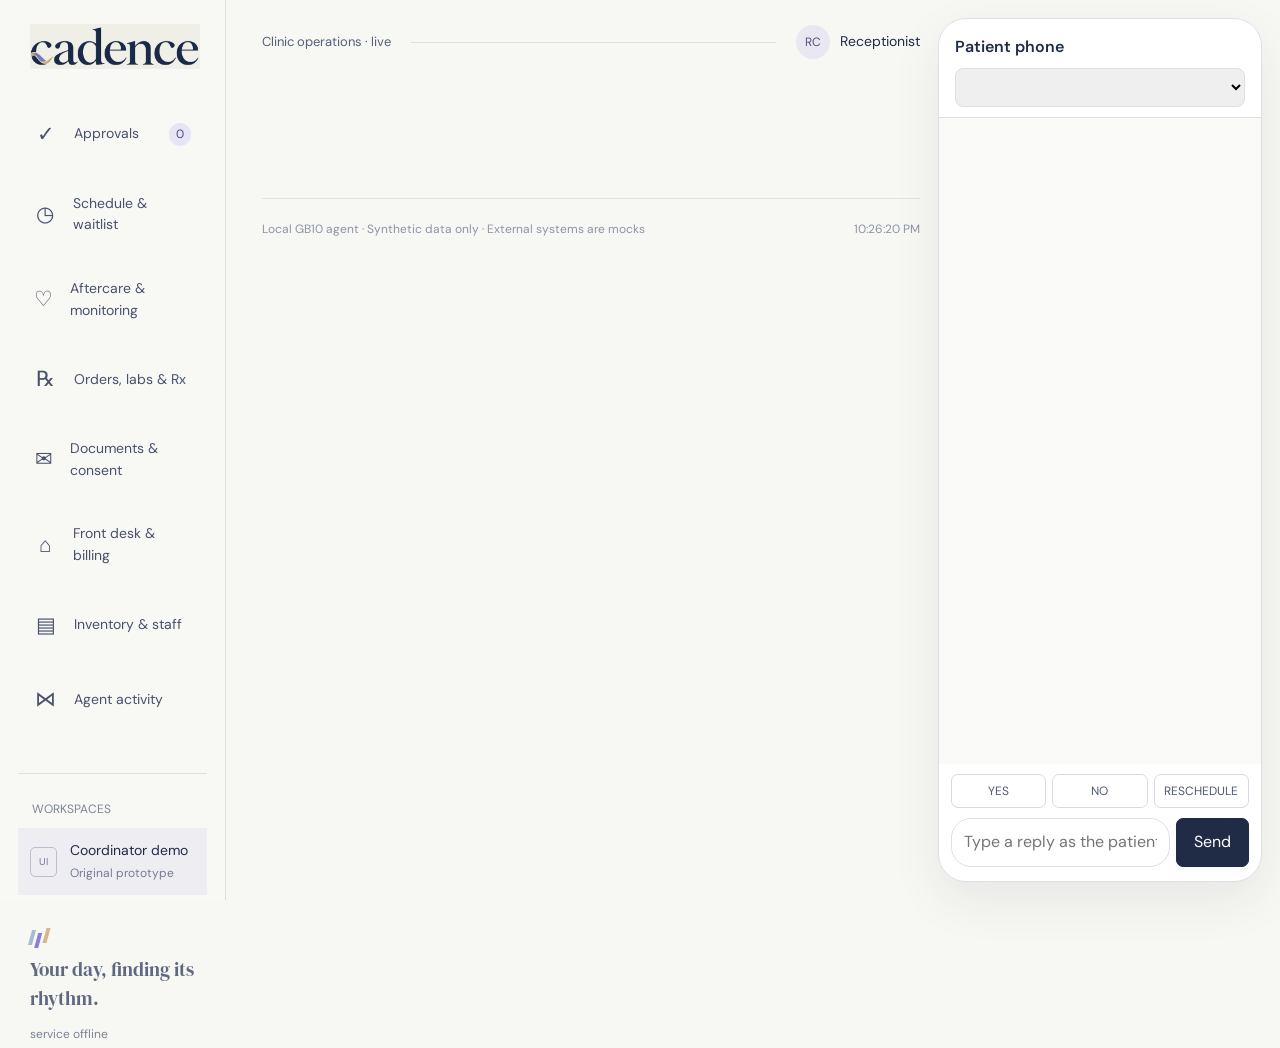
==== commit 8f25a177: "Doctor orders from Slack, documents, consent, reminders, mock lab results - Doctor names a patient b" ====
--- a/web/clinic.html
+++ b/web/clinic.html
@@ -9,13 +9,14 @@
 <a href="#schedule" data-tab="schedule"><span class="nav-symbol">◷</span>Schedule &amp; waitlist</a>
 <a href="#care" data-tab="care"><span class="nav-symbol">♡</span>Aftercare &amp; monitoring</a>
 <a href="#orders" data-tab="orders"><span class="nav-symbol">℞</span>Orders, labs &amp; Rx</a>
+<a href="#docs" data-tab="docs"><span class="nav-symbol">✉</span>Documents &amp; consent</a>
 <a href="#frontdesk" data-tab="frontdesk"><span class="nav-symbol">⌂</span>Front desk &amp; billing</a>
 <a href="#ops" data-tab="ops"><span class="nav-symbol">▤</span>Inventory &amp; staff</a>
 <a href="#agent" data-tab="agent"><span class="nav-symbol">⋈</span>Agent activity</a>
 </nav>
 <div class="sidebar-case"><span>WORKSPACES</span><a class="case-button" href="index.html"><span class="case-icon">UI</span><span>Coordinator demo<small>Original prototype</small></span></a></div>
 <div class="sidebar-bottom"><span class="small-weave" aria-hidden="true"><i></i><i></i><i></i></span><p>Your day, finding its rhythm.</p><span id="health" class="health">checking…</span></div></aside>
-<div class="workspace"><header class="topbar"><span id="context">Clinic operations · live</span><span class="topbar-line"></span><span class="coordinator-profile"><span class="avatar">SC</span> Staff coordinator</span></header>
+<div class="workspace"><header class="topbar"><span id="context">Clinic operations · live</span><span class="topbar-line"></span><span class="coordinator-profile"><span class="avatar">RC</span> Receptionist</span></header>
 <main id="app" class="ops-view"></main>
 <footer><span>Local GB10 agent · Synthetic data only · External systems are mocks</span><span id="clock"></span></footer></div></div>
 <aside id="phone" class="phone" aria-label="Patient phone simulator">
--- a/web/weave.css
+++ b/web/weave.css
@@ -1,5 +1 @@
-:root{--pearl:#f7f7f3;--ink:#202b46;--body:#4e5873;--muted:#7b8396;--line:#dedfe3;--iris:#7775d8;--iris-deep:#625ccd;--iris-pale:#eeedf7;--champagne:#d4b88f;--paper:#fdfdfb;--serif:'DM Serif Display',Georgia,serif;--sans:'DM Sans',Arial,sans-serif}*{box-sizing:border-box}html{scroll-behavior:smooth}body{margin:0;background:var(--pearl);font:16px/1.55 var(--sans);color:var(--ink);-webkit-font-smoothing:antialiased}button,input,select,textarea{font:inherit}button,a,input,select,textarea{-webkit-tap-highlight-color:transparent}button{cursor:pointer;color:var(--body);border:1px solid #d7d9e3;background:transparent;padding:11px 17px;border-radius:7px;transition:background .18s,border-color .18s,transform .18s}button:hover{background:#eeeeF5;border-color:#bfc0d5}button:active{transform:translateY(1px)}button:disabled{opacity:.42;cursor:not-allowed;transform:none}a{color:inherit;text-decoration:none}button:focus-visible,a:focus-visible,input:focus-visible,select:focus-visible,textarea:focus-visible,summary:focus-visible{outline:2px solid var(--iris-deep);outline-offset:4px}.icon{width:24px;height:24px;flex-shrink:0}.app-shell{display:grid;grid-template-columns:226px minmax(0,1fr);min-height:100vh}.sidebar{position:sticky;top:0;height:100vh;border-right:1px solid var(--line);padding:24px 18px;display:flex;flex-direction:column;background:#f8f8f5;z-index:4}.brand{display:block;width:170px;height:45px;margin:0 12px 34px;mix-blend-mode:multiply}.brand svg{width:100%;height:100%;overflow:hidden}.sidebar nav{display:flex;flex-direction:column;gap:12px}.sidebar nav a{display:flex;align-items:center;gap:17px;font-size:14px;padding:15px 16px;border-radius:6px;color:#49516b}.sidebar nav a:hover{background:#f0eff4}.sidebar nav a.active{background:linear-gradient(100deg,#e7e4f1,#eeedf6);color:#293351}.sidebar nav a.active .icon{color:#7770d1}.sidebar-case{margin-top:42px;padding-top:22px;border-top:1px solid var(--line)}.sidebar-case>span{font-size:12px;color:var(--muted);padding-left:14px}.case-button{border:0;width:100%;display:flex;gap:13px;align-items:center;text-align:left;margin-top:8px;background:#eeedf2;padding:12px;font-size:14px}.case-icon{width:27px;height:30px;display:grid;place-items:center;border:1px solid #b9bfd1;border-radius:5px;font-size:10px;color:#757c98}.case-button small{display:block;font-size:12px;color:#747c91;margin-top:2px}.sidebar-bottom{margin-top:auto;padding:35px 12px 4px}.sidebar-bottom p{font-family:var(--serif);font-size:19px;font-weight:400;margin:10px 0;color:#5f6880}.sidebar-bottom button{font-size:12px;padding:0;border:0;color:#8b90a1}.small-weave{display:flex;gap:3px;transform:skew(-15deg);width:32px}.small-weave i{height:15px;width:4px;background:#aabbd1}.small-weave i:nth-child(2){background:#8880d5;transform:translateY(3px)}.small-weave i:nth-child(3){background:#d6b78b;transform:translateY(-2px)}.workspace{min-width:0;padding:0 36px}.topbar{display:flex;align-items:center;gap:20px;height:84px;font-size:13px;color:#546078}.topbar-line{height:1px;background:var(--line);flex:1}.topbar>span:first-child{white-space:nowrap}#session-button{border:0;padding:4px;display:flex;align-items:center;gap:11px;font-size:14px;color:var(--ink)}#session-button .icon{width:31px;height:31px;padding:6px;background:#ebebea;border-radius:50%;color:#596179}.chevron{margin-left:3px;color:#8a91a0}.page-heading{margin:8px 0 25px}.page-heading h1{font-family:var(--serif);font-size:clamp(34px,3.8vw,58px);font-weight:400;line-height:1.12;letter-spacing:-1.8px;margin:0 0 10px;color:#171f3b}.page-heading>p{font-size:18px;line-height:1.6;color:#71778b;margin:0}h2,h3{font-family:var(--serif);font-weight:400;letter-spacing:-.5px;color:#202743;line-height:1.3;margin:0 0 12px}h2{font-size:27px}h3{font-size:21px}p{margin:0 0 15px}.metadata,.muted{color:#7b8396;font-size:14px}.metadata{line-height:1.7}.eyebrow{font-size:12px;letter-spacing:1.7px;color:var(--muted)}.footnote{font-size:12px;color:#7b8296;line-height:1.7;margin-top:16px}.badge{border:1px solid #dfe0ea;border-radius:6px;background:#eeedf5;font-size:12px;padding:6px 10px;white-space:nowrap;color:#5e6285}.badge.warm{color:#926b43;background:#fbf2e6;border-color:#ead9bf}.badge.success{background:#edf0f3;color:#596882}.primary{background:linear-gradient(180deg,#8b84e3,#7068ce);border:1px solid #8980dd;color:white;box-shadow:0 3px 7px #635dbb0a}.primary:hover{background:linear-gradient(180deg,#8177da,#655bc2);border-color:#766ad1}.full{display:block;width:100%}.text-button,.source-link{border:0;border-radius:0;padding:0;color:#7870cc;font-size:14px;background:transparent;box-shadow:none}.source-link{display:inline-block;text-decoration:underline;text-underline-offset:3px}.text-button:hover,.source-link:hover{background:none;color:#534ca6}.actions{display:flex;align-items:center;flex-wrap:wrap;gap:12px;margin:22px 0 0}.actions button{font-size:14px}.surface{border:1px solid #dcdde4;border-radius:12px;background:linear-gradient(145deg,#ffffffcb,#ffffff50);padding:25px 27px;min-width:0}.surface p{font-size:15px;color:var(--body)}.two-columns{display:grid;grid-template-columns:1fr 1fr;gap:22px;margin:22px 0 28px}.section-heading{display:flex;justify-content:space-between;align-items:flex-start;gap:15px}.section-heading h2{margin-bottom:12px}.weave{position:relative;width:100%;isolation:isolate;margin:30px 0 5px;aspect-ratio:4/1;min-height:240px}.weave>svg{display:block;position:absolute;inset:0;width:100%;height:100%;overflow:visible}.weave-controls{position:absolute;inset:0;pointer-events:none}.ribbon-control{position:absolute;left:1%;height:17%;width:45%;border:0;border-radius:0;display:flex;align-items:center;gap:20px;padding:0 26px;text-align:left;pointer-events:auto;background:none!important;color:var(--ink)}.ribbon-control:hover{background:#ffffff1a!important;border-radius:7px}.ribbon-control-0{top:11.3%}.ribbon-control-1{top:41.3%}.ribbon-control-2{top:71.3%}.ribbon-title{font-family:var(--serif);font-size:25px;line-height:1.1;white-space:nowrap;letter-spacing:-.6px}.ribbon-note{font-size:12px;margin-left:auto;white-space:nowrap;max-width:54%;text-align:right}.ribbon-control-1 .ribbon-note{display:none}.ribbon-control-2 .ribbon-note{display:none}.ribbon-check{font-size:15px;display:grid;place-items:center;width:26px;height:26px;border-radius:50%;background:#5d7099;color:white;border:1px solid white;flex-shrink:0}.gap-control{position:absolute;left:39.1%;width:6.3%;top:40%;height:19%;border:0;background:none!important;border-radius:0;padding:0}.gap-control span{position:absolute;top:100%;left:50%;transform:translateX(-50%);white-space:nowrap;font-size:12px;color:#a98457;margin-top:6px}.gap-control:hover:before{content:'';position:absolute;inset:3px;background:#d7c09b2b;border-radius:4px}.weave-wait{position:absolute;left:54%;top:77%;font-size:12px;color:#798199;border-left:1px solid #7a8197;padding-left:12px;line-height:26px}.ribbon-path{stroke-linecap:butt;stroke-linejoin:round}.weave-enter .ribbon-path{stroke-dasharray:1000;stroke-dashoffset:1000;animation:weaveDraw 1.9s cubic-bezier(.25,.65,.3,1) forwards;animation-delay:calc(var(--strand)*.16s)}.weave-enter .strand{animation:weaveSettle 1.9s cubic-bezier(.2,.8,.2,1) both;animation-delay:calc(var(--strand)*.16s);transform-origin:60% 50%}.weave-enter .strand-0{--entry:14px}.weave-enter .strand-1{--entry:-20px}.weave-enter .strand-2{--entry:22px}.weave-enter .crossing{animation:crossIn 2s ease both}.weave-enter .crossing-two{animation-delay:.15s}.weave-enter .weave-seal{animation:sealIn 2.5s ease both}.weave-enter .ribbon-note,.weave-enter .ribbon-check{animation:labelIn 1.7s ease both}.weave-progress .strand{animation:continueWeave 1.35s cubic-bezier(.2,.75,.2,1) both;animation-delay:calc(var(--strand)*.1s);transform-origin:65% 50%}.weave-progress .crossing{animation:crossSettle 1.5s ease}.weave-progress .weave-seal{animation:sealIn .8s ease both}.weave-input .strand{animation:inputWeave .9s ease both;animation-delay:calc(var(--strand)*.09s)}.weave[data-confirmed="1"] .strand-1{filter:brightness(1.04)}.weave[data-confirmed="2"] .strand-2{filter:brightness(1.04)}.compact{min-height:130px;max-height:180px;aspect-ratio:6.4/1;margin:20px 0 24px}.compact svg{preserve-aspect-ratio:none}.compact .ribbon-title{font-size:21px}.compact .ribbon-note{font-size:11px}.compact .ribbon-control{height:22%;padding:0 18px;gap:15px}.compact .ribbon-control-0{top:9%}.compact .ribbon-control-1{top:39%}.compact .ribbon-control-2{top:69%}.compact .gap-control span{font-size:11px;margin-top:2px}.compact .weave-wait{top:73%;font-size:11px}.encounter-bottom{display:grid;grid-template-columns:minmax(0,1fr) 330px;gap:7%;align-items:start;margin:20px 0 18px}.latest-update{padding:15px 0;max-width:660px}.latest-update>small{font-size:12px;color:#636e84;display:block;margin-bottom:9px}.latest-update>div{display:flex;gap:18px;align-items:flex-start}.latest-update .icon{width:25px;height:28px;margin-top:4px}.latest-update p{font-size:17px;line-height:1.65;margin-bottom:6px}.latest-update .source-link{font-size:13px;margin-left:14px}.latest-update>.text-button{margin:22px 0 0 44px;font-size:13px}.connection-panel{position:relative;background:#fdfdfbf2;border:1px solid #d8d9e0;border-radius:16px;padding:23px 22px;box-shadow:0 14px 22px #1d294710;margin-top:-90px;z-index:2}.connection-panel:before{content:'';position:absolute;width:13px;height:13px;background:#fdfdfb;border-left:1px solid #d8d9e0;border-bottom:1px solid #d8d9e0;left:-7px;top:28px;transform:rotate(45deg)}.panel-heading{display:flex;align-items:flex-start;gap:13px}.panel-heading h2{font-size:25px;flex:1}.panel-heading .icon{width:20px;color:#7a8194}.connection-panel p{font-size:15px;color:var(--body);margin-bottom:5px}.connection-panel .metadata{font-size:12px;display:block;margin:5px 0 19px}.connection-panel .full{font-size:14px;margin-top:12px;padding:10px}.history-strip{border-top:1px solid var(--line);padding:18px 0 0;margin-top:25px}.history-strip>div:first-child{display:flex;justify-content:space-between;font-size:13px;color:#606c84;margin-bottom:19px}.history-strip .text-button{font-size:12px}.history-points{display:flex;padding:0 7px}.history-points button{flex:1;border:0;border-radius:0;border-top:1px solid #d4d6df;padding:14px 10px 0 0;position:relative;text-align:left;font-size:12px;color:#9298aa;line-height:1.5}.history-points i{position:absolute;top:-4px;left:0;width:8px;height:8px;background:#f4f4f1;border:1px solid #b8bece;border-radius:50%}.history-points .done{color:#626e88}.history-points .done i{background:#8580ce;border-color:#7772c6}.history-points button:hover{background:transparent;color:#7770cc}.history-points button:last-child{flex:0 0 130px;border-top-color:transparent}.patient-layout{display:grid;grid-template-columns:minmax(390px,.85fr) 1.15fr;gap:0;align-items:center;margin:32px 0 45px}.patient-form{position:relative;z-index:2;background:#ffffffb3;padding:26px 29px;border-radius:12px}.patient-form h2{font-size:31px;line-height:1.2;margin:0 0 26px;letter-spacing:-.7px}.patient-ribbons{min-width:0;margin-left:-1px;overflow:visible}.patient.weave{width:100%;min-height:315px;aspect-ratio:1.8;margin:0}.patient.weave svg{width:175%;max-width:none;left:0}.patient .weave-controls{width:175%}.patient .ribbon-control{width:47%;padding-left:30px}.patient .ribbon-title{font-size:28px}.patient .ribbon-note,.patient .ribbon-check{display:none}.patient-weave-caption{font-size:13px;color:#838b9b;max-width:380px;padding-left:30px;margin:10px 0 0}.patient-layout{overflow:hidden}.checked-in{display:flex;gap:20px;align-items:center;margin:35px 0}.checked-in>.icon{width:42px;height:42px;background:#e5e4f4;color:#6c68be;border-radius:50%;padding:10px}.checked-in p{font-size:23px;font-family:var(--serif);margin:0}.checked-in p span{display:block;font:14px var(--sans);color:var(--muted);margin-top:7px}.field{display:block;font-size:15px;color:#505d7d;margin:0 0 23px}.field input,.field select{display:block;width:100%;height:45px;margin-top:8px;padding:9px 13px;border:1px solid #cbd0df;background:#ffffffb5;color:var(--ink);border-radius:6px;outline-offset:3px}.check-label{display:flex;gap:13px;align-items:flex-start;font-size:14px;line-height:1.6;color:#57617c;margin:20px 0}.check-label input{width:21px;height:21px;accent-color:#7b74d2;flex-shrink:0;margin:1px 0 0}.patient-form .primary{margin-top:30px;padding:13px;font-size:16px}.file-picker{border:1px dashed #bbb9d3;border-radius:9px;display:flex;flex-wrap:wrap;align-items:center;gap:15px;padding:22px;margin:22px 0;background:#f3f2f8}.file-picker>span{font-size:15px}.file-picker small{font-size:12px;color:#8b8fa3;display:block;margin-top:3px}.file-picker input{font-size:13px;width:100%;margin-top:6px}.file-picker input::file-selector-button{background:#eeecf8;border:1px solid #c6c3df;border-radius:4px;font:inherit;color:#555179;padding:7px 10px;margin-right:12px;cursor:pointer}.callout{background:#efedf5;color:#646580;padding:15px 17px;border-radius:6px;font-size:13px;line-height:1.7;margin:20px 0}.form-error{color:#a34646;font-size:13px!important;margin-top:12px}.form-error:empty{display:none}.document-facts{display:grid;grid-template-columns:105px minmax(0,1fr);gap:14px 17px;margin:28px 0;font-size:14px}.document-facts dt{color:#8a90a0}.document-facts dd{margin:0;min-width:0}.hash{font-family:monospace;font-size:12px;overflow-wrap:anywhere}.document-text{font:13px/1.8 monospace;white-space:pre-wrap;overflow-wrap:anywhere;padding:17px;background:#eeedf2;border-radius:6px;max-height:350px;overflow:auto}details summary{cursor:pointer;color:#7168bd;font-size:14px;padding:12px 0}details p{padding:12px 0}textarea{display:block;width:100%;min-height:240px;padding:15px;line-height:1.8;border:1px solid #bcbdd1;border-radius:7px;background:#ffffffa3;color:var(--ink);resize:vertical;margin-top:12px}.summary-text{font:23px/1.65 var(--serif)!important;color:var(--ink)!important;margin:30px 0 20px}.surface-bottom{border-top:1px solid var(--line);margin-top:35px;padding-top:23px}.empty-state{padding:30px 0;color:#939aac!important}.transcript{margin-top:30px;border-top:1px solid var(--line)}.transcript-line{width:100%;display:flex;gap:15px;align-items:baseline;border:0;border-bottom:1px solid var(--line);border-radius:0;padding:17px 8px;text-align:left;font-size:15px;line-height:1.8}.transcript-line time{font-size:12px;color:#939bb0}.transcript-line.selected{background:#ebe8f5;border-left:2px solid #8578ca}.gap-preview{display:flex;align-items:center;height:80px;margin:30px 0}.gap-preview span{height:28px;background:linear-gradient(#a09ce1,#7e78ce);flex:1}.gap-preview i{height:32px;width:70px;border:1px dashed #bda078;background:var(--pearl);margin:0 8px}.packet-heading{display:flex;align-items:center;gap:25px;justify-content:space-between}.packet-heading .page-heading{flex:1}.packet-heading .page-heading h1{font-size:clamp(33px,3.2vw,49px)}.packet-badge{display:flex;gap:12px;align-items:center;border:1px solid var(--line);padding:15px 17px;border-radius:9px;max-width:310px}.packet-badge h3{font-size:18px;margin:0 0 5px}.packet-badge span{font-size:12px;color:#79829b}.packet-badge .icon{width:25px;height:30px}.packet-columns{margin-top:20px}.packet-columns .section-heading{flex-wrap:wrap;gap:0}.packet-columns h2{font-size:25px}.source-table{margin-top:22px}.table-header{display:flex;justify-content:space-between;padding:10px 0;border-bottom:1px solid var(--line);font-size:12px;color:#6d7690}.table-header span:last-child{margin-right:50px}.source-row{display:flex;align-items:center;gap:13px;width:100%;padding:17px 0;border:0;border-bottom:1px solid var(--line);border-radius:0;text-align:left;font-size:14px;color:#394663}.source-row:last-child{border:0}.source-row>.icon{width:22px}.source-row>span{flex:1}.source-row>small{max-width:135px;font-size:12px;line-height:1.4;color:#7e879e}.source-row>i{width:25px;height:25px;flex-shrink:0;border:1px solid #d0d4e0;border-radius:50%;font-style:normal;display:grid;place-items:center;color:#a5adc0}.source-row>i.present{background:#c6d3e5;color:#394c70;border:0}.reviewed-summary{display:flex;gap:17px;margin:24px 0}.reviewed-summary .icon{width:28px;height:31px;margin-top:3px}.reviewed-summary p{font:22px/1.45 var(--serif);color:var(--ink)}.reviewed-summary span{font-size:13px;color:#717d95;display:block}.reviewed-summary .source-link{font-size:12px;margin-top:7px}.packet-actions{justify-content:flex-end;border-top:1px solid var(--line);padding-top:25px;margin-top:25px}.packet-notes{display:flex;gap:20px;font-size:12px;color:#969eae;border-top:1px solid var(--line);margin-top:25px;padding-top:18px}.packet-notes>span+span{border-left:1px solid var(--line);padding-left:20px}.unresolved-list{display:flex;gap:10px 20px;align-items:center;flex-wrap:wrap;background:#f3ede5;border:1px solid #e5d5be;border-radius:7px;padding:13px 16px;margin:15px 0 22px;font-size:13px;color:#876b4c}.unresolved-list strong{font-weight:500}.unresolved-list span{border-left:1px solid #dbccb6;padding-left:16px}.unresolved-list small{display:block;color:#a18d75;font-size:11px}.operator-weave{position:relative}.operator-weave>.weave{min-height:220px}.removed-note{position:absolute;left:34%;top:-10px;background:white;box-shadow:0 8px 20px #2b335e15;border:1px solid var(--line);padding:14px 20px;border-radius:8px;font-size:14px}.removed-note span{display:block;font-size:12px;color:#9699aa;margin-top:4px}.runtime-strip{display:grid;grid-template-columns:repeat(4,1fr);border:1px solid var(--line);border-radius:9px;padding:13px 0;margin:20px 0}.runtime-strip button{border:0;border-right:1px solid var(--line);border-radius:0;display:flex;gap:15px;align-items:center;text-align:left;padding:0 23px;font-size:14px}.runtime-strip button:last-child{border:0}.runtime-strip .icon{width:24px}.runtime-strip small{display:block;color:#7d879e;font-size:13px;margin-top:3px}.run-status{display:flex;gap:20px;align-items:center;padding:17px 20px;border-radius:7px;background:#eae8f5;margin:20px 0}.run-status strong{font-family:var(--serif);font-size:20px;font-weight:400;max-width:60%;overflow-wrap:anywhere;line-height:1.3}.run-status>span{border-left:1px solid #c9c5de;padding-left:20px;font-size:12px;color:#6e6e8f}.run-status.blocked{background:#f7e7e7;color:#a13f45}.run-status.blocked>span{border-color:#d9b8be}.operator-panels .actions{gap:8px}.operator-panels .actions button{font-size:12px;padding:10px 12px}.event-list{list-style:none;padding:0;margin:20px 0 0}.event-list li{display:flex;align-items:flex-start;position:relative;gap:17px;padding:0 0 22px;font-size:13px;color:#5d6884;line-height:1.6}.event-list li:not(:last-child):before{content:'';position:absolute;left:5px;top:10px;bottom:0;width:1px;background:#d8d9e4}.event-point{height:11px;width:11px;border:1px solid #9ca5bf;background:#eceef4;border-radius:50%;flex-shrink:0;margin-top:4px;z-index:1}.event-list li:first-child .event-point{background:#8279d7;border-color:#8279d7}.event-list li>div{flex:1}.event-list small{font-size:11px;color:#9a9fb2;display:block;margin-top:3px}.event-list time{font-size:11px;color:#909bb1;white-space:nowrap;margin-top:3px}.security-footer{margin:0 0 10px}.history-control{display:flex;align-items:center;justify-content:space-between;gap:25px}.history-control h2{margin-bottom:4px}.history-control label{font-size:13px;color:#7b8396}.history-control input{display:block;accent-color:#7b75cf;width:250px;margin-top:9px;cursor:ew-resize}.seeded-history{font-size:15px;line-height:2.3;color:#788297;padding-left:20px}.view-timeline .weave-controls,.view-timeline .gap-control{pointer-events:none}.view-timeline .ribbon-control{pointer-events:none}footer{display:flex;justify-content:space-between;align-items:center;gap:20px;min-height:62px;font-size:12px;color:#8d94a7;margin-top:26px;border-top:1px solid #e2e3e7}footer button{border:0;padding:7px 0;font-size:12px;color:#8d94a7}footer button>span{margin-left:12px;color:#7779a0}.sr-only{position:absolute;width:1px;height:1px;overflow:hidden;clip:rect(0,0,0,0);white-space:nowrap}dialog{border:1px solid #dcdde4;border-radius:15px;background:#fbfbf8;color:var(--ink);width:min(780px,92vw);max-height:85vh;overflow:auto;padding:30px 34px;box-shadow:0 25px 90px #202b4630}dialog::backdrop{background:#28314a33;backdrop-filter:blur(5px)}.dialog-top{display:flex;align-items:flex-start;justify-content:space-between;gap:20px;margin-bottom:20px}.dialog-top h2{font-size:32px;margin:7px 0 0}.icon-button{border:0;padding:0;font-size:27px;color:#80869e;line-height:1;width:30px;height:30px}dialog>p{font-size:14px;color:var(--muted)}.role-options{display:grid;grid-template-columns:1fr 1fr;gap:14px;margin-top:25px}.role-options button{text-align:left;padding:20px;background:#f0eef8;border-color:#dedbea}.role-options strong{display:block;font-family:var(--serif);font-size:23px;font-weight:400;margin-bottom:6px;color:var(--ink)}.role-options span{font-size:13px;color:#7b7d96}.runtime-grid{display:grid;grid-template-columns:repeat(3,1fr);gap:23px}.runtime-grid p{font-size:13px;line-height:1.9;color:var(--muted)}.requirement-details>div{display:flex;gap:16px;padding:15px 0;border-bottom:1px solid var(--line);font-size:15px}.requirement-details small{display:block;font-size:12px;color:var(--muted);margin-top:3px}#toast{position:fixed;left:50%;bottom:24px;transform:translate(-50%,15px);padding:13px 22px;background:#303955;color:#f5f4fa;box-shadow:0 8px 30px #202b4625;border-radius:8px;font-size:14px;opacity:0;pointer-events:none;transition:opacity .2s,transform .2s;max-width:90vw;z-index:20}#toast.show{opacity:1;transform:translate(-50%,0)}@keyframes weaveDraw{from{stroke-dashoffset:1000}to{stroke-dashoffset:0}}@keyframes weaveSettle{0%{transform:translateY(var(--entry,0))}75%{transform:translateY(calc(var(--entry,0)*-.12))}100%{transform:translateY(0)}}@keyframes crossIn{0%,40%{opacity:0;transform:translateX(-12px)}100%{opacity:1;transform:translateX(0)}}@keyframes sealIn{0%,60%{opacity:0;transform:translateY(4px)}100%{opacity:1;transform:none}}@keyframes labelIn{0%,35%{opacity:0}100%{opacity:1}}@keyframes continueWeave{0%{transform:translateX(-12px) scaleX(.985)}55%{transform:translateX(3px) scaleX(1.002)}100%{transform:none}}@keyframes crossSettle{0%{transform:translateX(-12px)}100%{transform:none}}@keyframes inputWeave{0%,100%{transform:translateX(0)}50%{transform:translateX(7px)}}@media(min-width:1700px){.app-shell{grid-template-columns:250px minmax(0,1fr)}.workspace{padding:0 50px}.topbar{height:90px}.weave{min-height:300px}.connection-panel{width:360px;justify-self:end}.page-heading{margin-top:20px}.ribbon-title{font-size:29px}.ribbon-note{font-size:14px}.compact{min-height:160px}.patient-layout{grid-template-columns:.8fr 1.2fr}.patient-form{padding:35px}.patient.weave{min-height:370px}}@media(max-width:1200px){.app-shell{grid-template-columns:190px minmax(0,1fr)}.sidebar{padding:23px 12px}.brand{width:146px;margin-left:8px}.sidebar nav a{padding:13px 11px;gap:12px;font-size:13px}.workspace{padding:0 25px}.ribbon-control{padding:0 17px;gap:10px}.ribbon-title{font-size:22px}.ribbon-note{font-size:11px}.ribbon-control-0 .ribbon-note{display:none}.weave{min-height:220px}.encounter-bottom{grid-template-columns:1fr 300px;gap:25px}.connection-panel{padding:22px 19px;margin-top:-30px}.panel-heading h2{font-size:23px}.packet-heading{align-items:flex-start}.packet-badge{max-width:240px;font-size:12px;padding:12px}.packet-badge h3{font-size:16px}.packet-heading .page-heading h1{font-size:38px}.two-columns{gap:17px}.surface{padding:22px}.source-row>small{max-width:100px}.runtime-strip button{padding:0 14px;gap:10px}.runtime-strip small{font-size:12px}.patient-layout{grid-template-columns:minmax(330px,1fr) 1fr}.patient-form h2{font-size:28px}.patient .ribbon-title{font-size:23px}.patient .ribbon-control{padding-left:20px}.history-control input{width:180px}}@media(max-width:950px){.app-shell{grid-template-columns:165px minmax(0,1fr)}.sidebar{padding:20px 9px}.brand{width:130px;margin-left:6px}.sidebar nav a{font-size:12px;padding:12px 9px;gap:9px}.sidebar nav .icon{width:20px}.sidebar-case{margin-top:30px}.sidebar-bottom{padding-left:7px}.sidebar-bottom p{font-size:16px}.workspace{padding:0 22px}.topbar{gap:12px;font-size:12px}#session-button{font-size:12px}.page-heading h1{font-size:43px}.page-heading>p{font-size:16px}.two-columns{grid-template-columns:1fr}.encounter-bottom{grid-template-columns:1fr 270px;gap:20px}.latest-update p{font-size:15px}.latest-update .source-link{margin-left:0;display:block}.connection-panel{padding:19px 17px}.panel-heading h2{font-size:22px}.ribbon-title{font-size:21px}.ribbon-check{display:none}.gap-control span{font-size:11px}.weave-wait{font-size:11px}.compact{min-height:150px}.patient-layout{grid-template-columns:1fr}.patient-form{max-width:600px}.patient-ribbons{margin:24px 0}.patient.weave{min-height:270px;aspect-ratio:2.5}.patient.weave svg,.patient .weave-controls{width:130%}.packet-heading{flex-direction:column;gap:0}.packet-badge{max-width:none;margin:0 0 12px}.runtime-strip{grid-template-columns:1fr 1fr;gap:18px 0}.runtime-strip button:nth-child(2){border:0}.history-control{flex-wrap:wrap}.role-options{grid-template-columns:1fr 1fr}.runtime-grid{grid-template-columns:1fr}.operator-weave>.weave{min-height:200px}.removed-note{top:-5px;left:27%;font-size:12px;max-width:270px}.removed-note span{font-size:11px}}@media(max-width:680px){.app-shell{display:block}.sidebar{position:relative;height:auto;width:100%;padding:17px 18px 0;border-right:0;border-bottom:1px solid var(--line);display:block}.brand{width:144px;height:35px;margin:0 0 16px}.sidebar nav{flex-direction:row;gap:8px;overflow:auto;padding-bottom:8px}.sidebar nav a{white-space:nowrap;flex:1;justify-content:center;padding:9px;font-size:13px;gap:8px}.sidebar nav .icon{width:19px;height:19px}.sidebar-case,.sidebar-bottom{display:none}.workspace{padding:0 18px}.topbar{height:66px;gap:9px}#session-button{font-size:12px}#session-button .icon{width:25px;height:25px}.topbar>span:first-child{font-size:11px;white-space:normal}.topbar-line{min-width:5px}.page-heading{margin:10px 0 20px}.page-heading h1,.packet-heading .page-heading h1{font-size:38px;letter-spacing:-1.2px;line-height:1.08}.page-heading>p{font-size:15px}.weave{min-height:190px;margin:26px 0 10px;overflow:visible}.weave svg{width:145%;left:0}.weave-controls{width:145%}.workspace{overflow:hidden}.ribbon-title{font-size:20px}.ribbon-control{padding-left:10px;width:44%}.ribbon-control-1{top:41%}.ribbon-control-2{top:71%}.gap-control{left:57%;top:42%;width:9%;height:15%}.gap-control span{font-size:10px;margin-top:3px;white-space:normal;width:95px;line-height:1.3;text-align:center}.weave-wait{left:78%;top:74%;font-size:10px;padding-left:6px;line-height:1.5;max-width:80px}.encounter-bottom{grid-template-columns:1fr;gap:5px;margin-top:18px}.latest-update{padding:10px 0 20px}.latest-update>.text-button{margin-top:13px}.connection-panel{margin-top:0;padding:22px;border-radius:12px}.connection-panel:before{display:none}.connection-panel .metadata{margin-bottom:10px}.connection-panel .full{padding:12px}.panel-heading h2{font-size:26px}.history-strip{margin-top:28px}.history-points{overflow-x:auto;padding-top:3px;gap:0}.history-points button{min-width:100px;font-size:11px}.history-points button:last-child{flex:1}.compact{min-height:170px}.compact .ribbon-title{font-size:20px}.compact .ribbon-control{padding:0 10px;height:17%}.compact .ribbon-control-0{top:11.3%}.compact .ribbon-control-1{top:41.3%}.compact .ribbon-control-2{top:71.3%}.compact .weave-wait{top:74%}.two-columns{margin-top:24px;gap:18px}.surface{padding:22px 20px}h2{font-size:26px}.patient-layout{margin:26px 0 0}.patient-form{padding:25px 22px}.patient-form h2{font-size:29px}.patient.weave{min-height:230px}.patient.weave svg,.patient .weave-controls{width:145%}.patient .ribbon-title{font-size:23px}.patient-weave-caption{padding:0;font-size:13px}.patient .ribbon-control{padding-left:14px}.patient-form .primary{font-size:14px}.section-heading{flex-wrap:wrap}.summary-text{font-size:22px!important}.source-row{gap:9px;font-size:13px}.source-row small{font-size:11px;max-width:92px}.source-row .icon{width:19px}.source-row i{width:22px;height:22px}.packet-notes{flex-direction:column;gap:7px}.packet-notes>span+span{border:0;padding-left:0}.packet-actions{justify-content:flex-start}.reviewed-summary p{font-size:21px}.unresolved-list{font-size:12px}.runtime-strip{padding:16px 0}.runtime-strip button{font-size:12px;padding:0 13px;gap:10px}.runtime-strip small{font-size:11px}.runtime-strip .icon{width:20px}.operator-weave>.weave{min-height:200px;margin-top:55px}.removed-note{left:20%;top:-37px;width:260px;font-size:12px}.event-list li{gap:12px}.event-list time{font-size:10px}.operator-panels .actions button{font-size:12px}.run-status{padding:15px}.run-status strong{font-size:18px}.history-control{gap:15px}.history-control input{width:175px}.history-control h2{font-size:24px}footer{font-size:10px;gap:15px;margin-top:22px}footer button{font-size:10px}.role-options{grid-template-columns:1fr}dialog{padding:25px 22px}.dialog-top h2{font-size:29px}.document-facts{grid-template-columns:85px 1fr;gap:14px}.badge{white-space:normal}.form-error{font-size:12px}.page-heading h1{overflow-wrap:normal}}@media(prefers-reduced-motion:reduce){html{scroll-behavior:auto}*,*:before,*:after{animation:none!important;transition:none!important}.weave-enter .ribbon-path{stroke-dashoffset:0!important}.weave-enter .crossing,.weave-enter .weave-seal,.weave-enter .ribbon-note{opacity:1!important;transform:none!important}}
-
-.crossing-two{opacity:var(--cross-opacity,1)}
-.weave-enter .crossing-two{animation-name:crossing-reveal}
-@keyframes crossing-reveal{0%,40%{opacity:0;transform:translateY(6px)}100%{opacity:var(--cross-opacity,1);transform:translateY(0)}}
+:root{--pearl:#f7f7f3;--ink:#202b46;--body:#4e5873;--muted:#7b8396;--line:#dedfe3;--iris:#7775d8;--iris-deep:#625ccd;--iris-pale:#eeedf7;--champagne:#d4b88f;--paper:#fdfdfb;--serif:'DM Serif Display',Georgia,serif;--sans:'DM Sans',Arial,sans-serif}*{box-sizing:border-box}html{scroll-behavior:smooth}body{margin:0;background:var(--pearl);font:16px/1.55 var(--sans);color:var(--ink);-webkit-font-smoothing:antialiased}button,input,select,textarea{font:inherit}button,a,input,select,textarea{-webkit-tap-highlight-color:transparent}button{cursor:pointer;color:var(--body);border:1px solid #d7d9e3;background:transparent;padding:11px 17px;border-radius:7px;transition:background .18s,border-color .18s,transform .18s}button:hover{background:#eeeeF5;border-color:#bfc0d5}button:active{transform:translateY(1px)}button:disabled{opacity:.42;cursor:not-allowed;transform:none}a{color:inherit;text-decoration:none}button:focus-visible,a:focus-visible,input:focus-visible,select:focus-visible,textarea:focus-visible,summary:focus-visible{outline:2px solid var(--iris-deep);outline-offset:4px}.icon{width:24px;height:24px;flex-shrink:0}.app-shell{display:grid;grid-template-columns:226px minmax(0,1fr);min-height:100vh}.sidebar{position:sticky;top:0;height:100vh;border-right:1px solid var(--line);padding:24px 18px;display:flex;flex-direction:column;background:#f8f8f5;z-index:4}.brand{display:block;width:170px;height:45px;margin:0 12px 34px;mix-blend-mode:multiply}.brand svg{width:100%;height:100%;overflow:hidden}.sidebar nav{display:flex;flex-direction:column;gap:12px}.sidebar nav a{display:flex;align-items:center;gap:17px;font-size:14px;padding:15px 16px;border-radius:6px;color:#49516b}.sidebar nav a:hover{background:#f0eff4}.sidebar nav a.active{background:linear-gradient(100deg,#e7e4f1,#eeedf6);color:#293351}.sidebar nav a.active .icon{color:#7770d1}.sidebar-case{margin-top:42px;padding-top:22px;border-top:1px solid var(--line)}.sidebar-case>span{font-size:12px;color:var(--muted);padding-left:14px}.case-button{border:0;width:100%;display:flex;gap:13px;align-items:center;text-align:left;margin-top:8px;background:#eeedf2;padding:12px;font-size:14px}.case-icon{width:27px;height:30px;display:grid;place-items:center;border:1px solid #b9bfd1;border-radius:5px;font-size:10px;color:#757c98}.case-button small{display:block;font-size:12px;color:#747c91;margin-top:2px}.sidebar-bottom{margin-top:auto;padding:35px 12px 4px}.sidebar-bottom p{font-family:var(--serif);font-size:19px;font-weight:400;margin:10px 0;color:#5f6880}.sidebar-bottom button{font-size:12px;padding:0;border:0;color:#8b90a1}.small-weave{display:flex;gap:3px;transform:skew(-15deg);width:32px}.small-weave i{height:15px;width:4px;background:#aabbd1}.small-weave i:nth-child(2){background:#8880d5;transform:translateY(3px)}.small-weave i:nth-child(3){background:#d6b78b;transform:translateY(-2px)}.workspace{min-width:0;padding:0 36px}.topbar{display:flex;align-items:center;gap:20px;height:84px;font-size:13px;color:#546078}.topbar-line{height:1px;background:var(--line);flex:1}.topbar>span:first-child{white-space:nowrap}#session-button{border:0;padding:4px;display:flex;align-items:center;gap:11px;font-size:14px;color:var(--ink)}#session-button .icon{width:31px;height:31px;padding:6px;background:#ebebea;border-radius:50%;color:#596179}.chevron{margin-left:3px;color:#8a91a0}.page-heading{margin:8px 0 25px}.page-heading h1{font-family:var(--serif);font-size:clamp(34px,3.8vw,58px);font-weight:400;line-height:1.12;letter-spacing:-1.8px;margin:0 0 10px;color:#171f3b}.page-heading>p{font-size:18px;line-height:1.6;color:#71778b;margin:0}h2,h3{font-family:var(--serif);font-weight:400;letter-spacing:-.5px;color:#202743;line-height:1.3;margin:0 0 12px}h2{font-size:27px}h3{font-size:21px}p{margin:0 0 15px}.metadata,.muted{color:#7b8396;font-size:14px}.metadata{line-height:1.7}.eyebrow{font-size:12px;letter-spacing:1.7px;color:var(--muted)}.footnote{font-size:12px;color:#7b8296;line-height:1.7;margin-top:16px}.badge{border:1px solid #dfe0ea;border-radius:6px;background:#eeedf5;font-size:12px;padding:6px 10px;white-space:nowrap;color:#5e6285}.badge.warm{color:#926b43;background:#fbf2e6;border-color:#ead9bf}.badge.success{background:#edf0f3;color:#596882}.primary{background:linear-gradient(180deg,#8b84e3,#7068ce);border:1px solid #8980dd;color:white;box-shadow:0 3px 7px #635dbb0a}.primary:hover{background:linear-gradient(180deg,#8177da,#655bc2);border-color:#766ad1}.full{display:block;width:100%}.text-button,.source-link{border:0;border-radius:0;padding:0;color:#7870cc;font-size:14px;background:transparent;box-shadow:none}.source-link{display:inline-block;text-decoration:underline;text-underline-offset:3px}.text-button:hover,.source-link:hover{background:none;color:#534ca6}.actions{display:flex;align-items:center;flex-wrap:wrap;gap:12px;margin:22px 0 0}.actions button{font-size:14px}.surface{border:1px solid #dcdde4;border-radius:12px;background:linear-gradient(145deg,#ffffffcb,#ffffff50);padding:25px 27px;min-width:0}.surface p{font-size:15px;color:var(--body)}.two-columns{display:grid;grid-template-columns:1fr 1fr;gap:22px;margin:22px 0 28px}.section-heading{display:flex;justify-content:space-between;align-items:flex-start;gap:15px}.section-heading h2{margin-bottom:12px}.weave{position:relative;width:100%;isolation:isolate;margin:30px 0 5px;aspect-ratio:4/1;min-height:240px}.weave>svg{display:block;position:absolute;inset:0;width:100%;height:100%;overflow:visible}.weave-controls{position:absolute;inset:0;pointer-events:none}.ribbon-control{position:absolute;left:1%;height:17%;width:45%;border:0;border-radius:0;display:flex;align-items:center;gap:20px;padding:0 26px;text-align:left;pointer-events:auto;background:none!important;color:var(--ink)}.ribbon-control:hover{background:#ffffff1a!important;border-radius:7px}.ribbon-control-0{top:11.3%}.ribbon-control-1{top:41.3%}.ribbon-control-2{top:71.3%}.ribbon-title{font-family:var(--serif);font-size:25px;line-height:1.1;white-space:nowrap;letter-spacing:-.6px}.ribbon-note{font-size:12px;margin-left:auto;white-space:nowrap;max-width:54%;text-align:right}.ribbon-control-1 .ribbon-note{display:none}.ribbon-control-2 .ribbon-note{display:none}.ribbon-check{font-size:15px;display:grid;place-items:center;width:26px;height:26px;border-radius:50%;background:#5d7099;color:white;border:1px solid white;flex-shrink:0}.gap-control{position:absolute;left:39.1%;width:6.3%;top:40%;height:19%;border:0;background:none!important;border-radius:0;padding:0}.gap-control span{position:absolute;top:100%;left:50%;transform:translateX(-50%);white-space:nowrap;font-size:12px;color:#a98457;margin-top:6px}.gap-control:hover:before{content:'';position:absolute;inset:3px;background:#d7c09b2b;border-radius:4px}.ribbon-path{stroke-linecap:butt;stroke-linejoin:round}.weave-enter .ribbon-drawing{animation:weaveReveal 1.6s cubic-bezier(.25,.65,.3,1) both}.weave-progress .ribbon-drawing{animation:weaveContinue .9s ease-in-out}.weave-input .ribbon-drawing{animation:weaveContinue .9s ease-in-out}.weave-enter .ribbon-note,.weave-enter .ribbon-check{animation:labelIn 1.5s ease both}.weave[data-confirmed="1"] .strand-1{filter:brightness(1.04)}.weave[data-confirmed="2"] .strand-2{filter:brightness(1.04)}@keyframes weaveReveal{from{clip-path:inset(-15% 100% -15% 0)}to{clip-path:inset(-15% 0 -15% 0)}}@keyframes weaveContinue{0%,100%{transform:translateY(0)}50%{transform:translateY(-2px)}}.compact{min-height:130px;max-height:180px;aspect-ratio:6.4/1;margin:20px 0 24px}.compact .ribbon-title{font-size:21px}.compact .ribbon-note{font-size:11px}.compact .ribbon-control{height:22%;padding:0 18px;gap:15px}.compact .ribbon-control-0{top:9%}.compact .ribbon-control-1{top:39%}.compact .ribbon-control-2{top:69%}.compact .gap-control span{font-size:11px;margin-top:2px}.encounter-bottom{display:grid;grid-template-columns:minmax(0,1fr) 330px;gap:7%;align-items:start;margin:20px 0 18px}.latest-update{padding:15px 0;max-width:660px}.latest-update>small{font-size:12px;color:#636e84;display:block;margin-bottom:9px}.latest-update>div{display:flex;gap:18px;align-items:flex-start}.latest-update .icon{width:25px;height:28px;margin-top:4px}.latest-update p{font-size:17px;line-height:1.65;margin-bottom:6px}.latest-update .source-link{font-size:13px;margin-left:14px}.latest-update>.text-button{margin:22px 0 0 44px;font-size:13px}.connection-panel{position:relative;background:#fdfdfbf2;border:1px solid #d8d9e0;border-radius:16px;padding:23px 22px;box-shadow:0 14px 22px #1d294710;margin-top:-90px;z-index:2}.connection-panel:before{content:'';position:absolute;width:13px;height:13px;background:#fdfdfb;border-left:1px solid #d8d9e0;border-bottom:1px solid #d8d9e0;left:-7px;top:28px;transform:rotate(45deg)}.panel-heading{display:flex;align-items:flex-start;gap:13px}.panel-heading h2{font-size:25px;flex:1}.panel-heading .icon{width:20px;color:#7a8194}.connection-panel p{font-size:15px;color:var(--body);margin-bottom:5px}.connection-panel .metadata{font-size:12px;display:block;margin:5px 0 19px}.connection-panel .full{font-size:14px;margin-top:12px;padding:10px}.history-strip{border-top:1px solid var(--line);padding:18px 0 0;margin-top:25px}.history-strip>div:first-child{display:flex;justify-content:space-between;font-size:13px;color:#606c84;margin-bottom:19px}.history-strip .text-button{font-size:12px}.history-points{display:flex;padding:0 7px}.history-points button{flex:1;border:0;border-radius:0;border-top:1px solid #d4d6df;padding:14px 10px 0 0;position:relative;text-align:left;font-size:12px;color:#9298aa;line-height:1.5}.history-points i{position:absolute;top:-4px;left:0;width:8px;height:8px;background:#f4f4f1;border:1px solid #b8bece;border-radius:50%}.history-points .done{color:#626e88}.history-points .done i{background:#8580ce;border-color:#7772c6}.history-points button:hover{background:transparent;color:#7770cc}.history-points button:last-child{flex:0 0 130px;border-top-color:transparent}.patient-layout{display:grid;grid-template-columns:minmax(390px,.85fr) 1.15fr;gap:0;align-items:center;margin:32px 0 45px}.patient-form{position:relative;z-index:2;background:#ffffffb3;padding:26px 29px;border-radius:12px}.patient-form h2{font-size:31px;line-height:1.2;margin:0 0 26px;letter-spacing:-.7px}.patient-ribbons{min-width:0;margin-left:-1px;overflow:visible}.patient.weave{width:100%;min-height:315px;aspect-ratio:1.8;margin:0}.patient.weave svg{width:175%;max-width:none;left:0}.patient .weave-controls{width:175%}.patient .ribbon-control{width:47%;padding-left:30px}.patient .ribbon-title{font-size:28px}.patient .ribbon-note,.patient .ribbon-check{display:none}.patient-weave-caption{font-size:13px;color:#838b9b;max-width:380px;padding-left:30px;margin:10px 0 0}.patient-layout{overflow:hidden}.checked-in{display:flex;gap:20px;align-items:center;margin:35px 0}.checked-in>.icon{width:42px;height:42px;background:#e5e4f4;color:#6c68be;border-radius:50%;padding:10px}.checked-in p{font-size:23px;font-family:var(--serif);margin:0}.checked-in p span{display:block;font:14px var(--sans);color:var(--muted);margin-top:7px}.field{display:block;font-size:15px;color:#505d7d;margin:0 0 23px}.field input,.field select{display:block;width:100%;height:45px;margin-top:8px;padding:9px 13px;border:1px solid #cbd0df;background:#ffffffb5;color:var(--ink);border-radius:6px;outline-offset:3px}.check-label{display:flex;gap:13px;align-items:flex-start;font-size:14px;line-height:1.6;color:#57617c;margin:20px 0}.check-label input{width:21px;height:21px;accent-color:#7b74d2;flex-shrink:0;margin:1px 0 0}.patient-form .primary{margin-top:30px;padding:13px;font-size:16px}.file-picker{border:1px dashed #bbb9d3;border-radius:9px;display:flex;flex-wrap:wrap;align-items:center;gap:15px;padding:22px;margin:22px 0;background:#f3f2f8}.file-picker>span{font-size:15px}.file-picker small{font-size:12px;color:#8b8fa3;display:block;margin-top:3px}.file-picker input{font-size:13px;width:100%;margin-top:6px}.file-picker input::file-selector-button{background:#eeecf8;border:1px solid #c6c3df;border-radius:4px;font:inherit;color:#555179;padding:7px 10px;margin-right:12px;cursor:pointer}.callout{background:#efedf5;color:#646580;padding:15px 17px;border-radius:6px;font-size:13px;line-height:1.7;margin:20px 0}.form-error{color:#a34646;font-size:13px!important;margin-top:12px}.form-error:empty{display:none}.document-facts{display:grid;grid-template-columns:105px minmax(0,1fr);gap:14px 17px;margin:28px 0;font-size:14px}.document-facts dt{color:#8a90a0}.document-facts dd{margin:0;min-width:0}.hash{font-family:monospace;font-size:12px;overflow-wrap:anywhere}.document-text{font:13px/1.8 monospace;white-space:pre-wrap;overflow-wrap:anywhere;padding:17px;background:#eeedf2;border-radius:6px;max-height:350px;overflow:auto}details summary{cursor:pointer;color:#7168bd;font-size:14px;padding:12px 0}details p{padding:12px 0}textarea{display:block;width:100%;min-height:240px;padding:15px;line-height:1.8;border:1px solid #bcbdd1;border-radius:7px;background:#ffffffa3;color:var(--ink);resize:vertical;margin-top:12px}.summary-text{font:23px/1.65 var(--serif)!important;color:var(--ink)!important;margin:30px 0 20px}.surface-bottom{border-top:1px solid var(--line);margin-top:35px;padding-top:23px}.empty-state{padding:30px 0;color:#939aac!important}.transcript{margin-top:30px;border-top:1px solid var(--line)}.transcript-line{width:100%;display:flex;gap:15px;align-items:baseline;border:0;border-bottom:1px solid var(--line);border-radius:0;padding:17px 8px;text-align:left;font-size:15px;line-height:1.8}.transcript-line time{font-size:12px;color:#939bb0}.transcript-line.selected{background:#ebe8f5;border-left:2px solid #8578ca}.gap-preview{display:flex;align-items:center;height:80px;margin:30px 0}.gap-preview span{height:28px;background:linear-gradient(#a09ce1,#7e78ce);flex:1}.gap-preview i{height:32px;width:70px;border:1px dashed #bda078;background:var(--pearl);margin:0 8px}.packet-heading{display:flex;align-items:center;gap:25px;justify-content:space-between}.packet-heading .page-heading{flex:1}.packet-heading .page-heading h1{font-size:clamp(33px,3.2vw,49px)}.packet-badge{display:flex;gap:12px;align-items:center;border:1px solid var(--line);padding:15px 17px;border-radius:9px;max-width:310px}.packet-badge h3{font-size:18px;margin:0 0 5px}.packet-badge span{font-size:12px;color:#79829b}.packet-badge .icon{width:25px;height:30px}.packet-columns{margin-top:20px}.packet-columns .section-heading{flex-wrap:wrap;gap:0}.packet-columns h2{font-size:25px}.source-table{margin-top:22px}.table-header{display:flex;justify-content:space-between;padding:10px 0;border-bottom:1px solid var(--line);font-size:12px;color:#6d7690}.table-header span:last-child{margin-right:50px}.source-row{display:flex;align-items:center;gap:13px;width:100%;padding:17px 0;border:0;border-bottom:1px solid var(--line);border-radius:0;text-align:left;font-size:14px;color:#394663}.source-row:last-child{border:0}.source-row>.icon{width:22px}.source-row>span{flex:1}.source-row>small{max-width:135px;font-size:12px;line-height:1.4;color:#7e879e}.source-row>i{width:25px;height:25px;flex-shrink:0;border:1px solid #d0d4e0;border-radius:50%;font-style:normal;display:grid;place-items:center;color:#a5adc0}.source-row>i.present{background:#c6d3e5;color:#394c70;border:0}.reviewed-summary{display:flex;gap:17px;margin:24px 0}.reviewed-summary .icon{width:28px;height:31px;margin-top:3px}.reviewed-summary p{font:22px/1.45 var(--serif);color:var(--ink)}.reviewed-summary span{font-size:13px;color:#717d95;display:block}.reviewed-summary .source-link{font-size:12px;margin-top:7px}.packet-actions{justify-content:flex-end;border-top:1px solid var(--line);padding-top:25px;margin-top:25px}.packet-notes{display:flex;gap:20px;font-size:12px;color:#969eae;border-top:1px solid var(--line);margin-top:25px;padding-top:18px}.packet-notes>span+span{border-left:1px solid var(--line);padding-left:20px}.unresolved-list{display:flex;gap:10px 20px;align-items:center;flex-wrap:wrap;background:#f3ede5;border:1px solid #e5d5be;border-radius:7px;padding:13px 16px;margin:15px 0 22px;font-size:13px;color:#876b4c}.unresolved-list strong{font-weight:500}.unresolved-list span{border-left:1px solid #dbccb6;padding-left:16px}.unresolved-list small{display:block;color:#a18d75;font-size:11px}.operator-weave{position:relative}.operator-weave>.weave{min-height:220px}.removed-note{position:absolute;left:34%;top:-10px;background:white;box-shadow:0 8px 20px #2b335e15;border:1px solid var(--line);padding:14px 20px;border-radius:8px;font-size:14px}.removed-note span{display:block;font-size:12px;color:#9699aa;margin-top:4px}.runtime-strip{display:grid;grid-template-columns:repeat(4,1fr);border:1px solid var(--line);border-radius:9px;padding:13px 0;margin:20px 0}.runtime-strip button{border:0;border-right:1px solid var(--line);border-radius:0;display:flex;gap:15px;align-items:center;text-align:left;padding:0 23px;font-size:14px}.runtime-strip button:last-child{border:0}.runtime-strip .icon{width:24px}.runtime-strip small{display:block;color:#7d879e;font-size:13px;margin-top:3px}.run-status{display:flex;gap:20px;align-items:center;padding:17px 20px;border-radius:7px;background:#eae8f5;margin:20px 0}.run-status strong{font-family:var(--serif);font-size:20px;font-weight:400;max-width:60%;overflow-wrap:anywhere;line-height:1.3}.run-status>span{border-left:1px solid #c9c5de;padding-left:20px;font-size:12px;color:#6e6e8f}.run-status.blocked{background:#f7e7e7;color:#a13f45}.run-status.blocked>span{border-color:#d9b8be}.operator-panels .actions{gap:8px}.operator-panels .actions button{font-size:12px;padding:10px 12px}.event-list{list-style:none;padding:0;margin:20px 0 0}.event-list li{display:flex;align-items:flex-start;position:relative;gap:17px;padding:0 0 22px;font-size:13px;color:#5d6884;line-height:1.6}.event-list li:not(:last-child):before{content:'';position:absolute;left:5px;top:10px;bottom:0;width:1px;background:#d8d9e4}.event-point{height:11px;width:11px;border:1px solid #9ca5bf;background:#eceef4;border-radius:50%;flex-shrink:0;margin-top:4px;z-index:1}.event-list li:first-child .event-point{background:#8279d7;border-color:#8279d7}.event-list li>div{flex:1}.event-list small{font-size:11px;color:#9a9fb2;display:block;margin-top:3px}.event-list time{font-size:11px;color:#909bb1;white-space:nowrap;margin-top:3px}.security-footer{margin:0 0 10px}.history-control{display:flex;align-items:center;justify-content:space-between;gap:25px}.history-control h2{margin-bottom:4px}.history-control label{font-size:13px;color:#7b8396}.history-control input{display:block;accent-color:#7b75cf;width:250px;margin-top:9px;cursor:ew-resize}.seeded-history{font-size:15px;line-height:2.3;color:#788297;padding-left:20px}.view-timeline .weave-controls,.view-timeline .gap-control{pointer-events:none}.view-timeline .ribbon-control{pointer-events:none}footer{display:flex;justify-content:space-between;align-items:center;gap:20px;min-height:62px;font-size:12px;color:#8d94a7;margin-top:26px;border-top:1px solid #e2e3e7}footer button{border:0;padding:7px 0;font-size:12px;color:#8d94a7}footer button>span{margin-left:12px;color:#7779a0}.sr-only{position:absolute;width:1px;height:1px;overflow:hidden;clip:rect(0,0,0,0);white-space:nowrap}dialog{border:1px solid #dcdde4;border-radius:15px;background:#fbfbf8;color:var(--ink);width:min(780px,92vw);max-height:85vh;overflow:auto;padding:30px 34px;box-shadow:0 25px 90px #202b4630}dialog::backdrop{background:#28314a33;backdrop-filter:blur(5px)}.dialog-top{display:flex;align-items:flex-start;justify-content:space-between;gap:20px;margin-bottom:20px}.dialog-top h2{font-size:32px;margin:7px 0 0}.icon-button{border:0;padding:0;font-size:27px;color:#80869e;line-height:1;width:30px;height:30px}dialog>p{font-size:14px;color:var(--muted)}.role-options{display:grid;grid-template-columns:1fr 1fr;gap:14px;margin-top:25px}.role-options button{text-align:left;padding:20px;background:#f0eef8;border-color:#dedbea}.role-options strong{display:block;font-family:var(--serif);font-size:23px;font-weight:400;margin-bottom:6px;color:var(--ink)}.role-options span{font-size:13px;color:#7b7d96}.runtime-grid{display:grid;grid-template-columns:repeat(3,1fr);gap:23px}.runtime-grid p{font-size:13px;line-height:1.9;color:var(--muted)}.requirement-details>div{display:flex;gap:16px;padding:15px 0;border-bottom:1px solid var(--line);font-size:15px}.requirement-details small{display:block;font-size:12px;color:var(--muted);margin-top:3px}#toast{position:fixed;left:50%;bottom:24px;transform:translate(-50%,15px);padding:13px 22px;background:#303955;color:#f5f4fa;box-shadow:0 8px 30px #202b4625;border-radius:8px;font-size:14px;opacity:0;pointer-events:none;transition:opacity .2s,transform .2s;max-width:90vw;z-index:20}#toast.show{opacity:1;transform:translate(-50%,0)}@keyframes weaveDraw{from{stroke-dashoffset:1000}to{stroke-dashoffset:0}}@keyframes weaveSettle{0%{transform:translateY(var(--entry,0))}75%{transform:translateY(calc(var(--entry,0)*-.12))}100%{transform:translateY(0)}}@keyframes crossIn{0%,40%{opacity:0;transform:translateX(-12px)}100%{opacity:1;transform:translateX(0)}}@keyframes sealIn{0%,60%{opacity:0;transform:translateY(4px)}100%{opacity:1;transform:none}}@keyframes labelIn{0%,35%{opacity:0}100%{opacity:1}}@keyframes continueWeave{0%{transform:translateX(-12px) scaleX(.985)}55%{transform:translateX(3px) scaleX(1.002)}100%{transform:none}}@keyframes crossSettle{0%{transform:translateX(-12px)}100%{transform:none}}@keyframes inputWeave{0%,100%{transform:translateX(0)}50%{transform:translateX(7px)}}@media(min-width:1700px){.app-shell{grid-template-columns:250px minmax(0,1fr)}.workspace{padding:0 50px}.topbar{height:90px}.weave{min-height:300px}.connection-panel{width:360px;justify-self:end}.page-heading{margin-top:20px}.ribbon-title{font-size:29px}.ribbon-note{font-size:14px}.compact{min-height:160px}.patient-layout{grid-template-columns:.8fr 1.2fr}.patient-form{padding:35px}.patient.weave{min-height:370px}}@media(max-width:1200px){.app-shell{grid-template-columns:190px minmax(0,1fr)}.sidebar{padding:23px 12px}.brand{width:146px;margin-left:8px}.sidebar nav a{padding:13px 11px;gap:12px;font-size:13px}.workspace{padding:0 25px}.ribbon-control{padding:0 17px;gap:10px}.ribbon-title{font-size:22px}.ribbon-note{font-size:11px}.ribbon-control-0 .ribbon-note{display:none}.weave{min-height:220px}.encounter-bottom{grid-template-columns:1fr 300px;gap:25px}.connection-panel{padding:22px 19px;margin-top:-30px}.panel-heading h2{font-size:23px}.packet-heading{align-items:flex-start}.packet-badge{max-width:240px;font-size:12px;padding:12px}.packet-badge h3{font-size:16px}.packet-heading .page-heading h1{font-size:38px}.two-columns{gap:17px}.surface{padding:22px}.source-row>small{max-width:100px}.runtime-strip button{padding:0 14px;gap:10px}.runtime-strip small{font-size:12px}.patient-layout{grid-template-columns:minmax(330px,1fr) 1fr}.patient-form h2{font-size:28px}.patient .ribbon-title{font-size:23px}.patient .ribbon-control{padding-left:20px}.history-control input{width:180px}}@media(max-width:950px){.app-shell{grid-template-columns:165px minmax(0,1fr)}.sidebar{padding:20px 9px}.brand{width:130px;margin-left:6px}.sidebar nav a{font-size:12px;padding:12px 9px;gap:9px}.sidebar nav .icon{width:20px}.sidebar-case{margin-top:30px}.sidebar-bottom{padding-left:7px}.sidebar-bottom p{font-size:16px}.workspace{padding:0 22px}.topbar{gap:12px;font-size:12px}#session-button{font-size:12px}.page-heading h1{font-size:43px}.page-heading>p{font-size:16px}.two-columns{grid-template-columns:1fr}.encounter-bottom{grid-template-columns:1fr 270px;gap:20px}.latest-update p{font-size:15px}.latest-update .source-link{margin-left:0;display:block}.connection-panel{padding:19px 17px}.panel-heading h2{font-size:22px}.ribbon-title{font-size:21px}.ribbon-check{display:none}.gap-control span{font-size:11px}.compact{min-height:150px}.patient-layout{grid-template-columns:1fr}.patient-form{max-width:600px}.patient-ribbons{margin:24px 0}.patient.weave{min-height:270px;aspect-ratio:2.5}.patient.weave svg,.patient .weave-controls{width:130%}.packet-heading{flex-direction:column;gap:0}.packet-badge{max-width:none;margin:0 0 12px}.runtime-strip{grid-template-columns:1fr 1fr;gap:18px 0}.runtime-strip button:nth-child(2){border:0}.history-control{flex-wrap:wrap}.role-options{grid-template-columns:1fr 1fr}.runtime-grid{grid-template-columns:1fr}.operator-weave>.weave{min-height:200px}.removed-note{top:-5px;left:27%;font-size:12px;max-width:270px}.removed-note span{font-size:11px}}@media(max-width:680px){.app-shell{display:block}.sidebar{position:relative;height:auto;width:100%;padding:17px 18px 0;border-right:0;border-bottom:1px solid var(--line);display:block}.brand{width:144px;height:35px;margin:0 0 16px}.sidebar nav{flex-direction:row;gap:8px;overflow:auto;padding-bottom:8px}.sidebar nav a{white-space:nowrap;flex:1;justify-content:center;padding:9px;font-size:13px;gap:8px}.sidebar nav .icon{width:19px;height:19px}.sidebar-case,.sidebar-bottom{display:none}.workspace{padding:0 18px}.topbar{height:66px;gap:9px}#session-button{font-size:12px}#session-button .icon{width:25px;height:25px}.topbar>span:first-child{font-size:11px;white-space:normal}.topbar-line{min-width:5px}.page-heading{margin:10px 0 20px}.page-heading h1,.packet-heading .page-heading h1{font-size:38px;letter-spacing:-1.2px;line-height:1.08}.page-heading>p{font-size:15px}.weave{min-height:190px;margin:26px 0 10px;overflow:visible}.weave svg{width:145%;left:0}.weave-controls{width:145%}.workspace{overflow:hidden}.ribbon-title{font-size:20px}.ribbon-control{padding-left:10px;width:44%}.ribbon-control-1{top:41%}.ribbon-control-2{top:71%}.gap-control{left:57%;top:42%;width:9%;height:15%}.gap-control span{font-size:10px;margin-top:3px;white-space:normal;width:95px;line-height:1.3;text-align:center}.encounter-bottom{grid-template-columns:1fr;gap:5px;margin-top:18px}.latest-update{padding:10px 0 20px}.latest-update>.text-button{margin-top:13px}.connection-panel{margin-top:0;padding:22px;border-radius:12px}.connection-panel:before{display:none}.connection-panel .metadata{margin-bottom:10px}.connection-panel .full{padding:12px}.panel-heading h2{font-size:26px}.history-strip{margin-top:28px}.history-points{overflow-x:auto;padding-top:3px;gap:0}.history-points button{min-width:100px;font-size:11px}.history-points button:last-child{flex:1}.compact{min-height:170px}.compact .ribbon-title{font-size:20px}.compact .ribbon-control{padding:0 10px;height:17%}.compact .ribbon-control-0{top:11.3%}.compact .ribbon-control-1{top:41.3%}.compact .ribbon-control-2{top:71.3%}.two-columns{margin-top:24px;gap:18px}.surface{padding:22px 20px}h2{font-size:26px}.patient-layout{margin:26px 0 0}.patient-form{padding:25px 22px}.patient-form h2{font-size:29px}.patient.weave{min-height:230px}.patient.weave svg,.patient .weave-controls{width:145%}.patient .ribbon-title{font-size:23px}.patient-weave-caption{padding:0;font-size:13px}.patient .ribbon-control{padding-left:14px}.patient-form .primary{font-size:14px}.section-heading{flex-wrap:wrap}.summary-text{font-size:22px!important}.source-row{gap:9px;font-size:13px}.source-row small{font-size:11px;max-width:92px}.source-row .icon{width:19px}.source-row i{width:22px;height:22px}.packet-notes{flex-direction:column;gap:7px}.packet-notes>span+span{border:0;padding-left:0}.packet-actions{justify-content:flex-start}.reviewed-summary p{font-size:21px}.unresolved-list{font-size:12px}.runtime-strip{padding:16px 0}.runtime-strip button{font-size:12px;padding:0 13px;gap:10px}.runtime-strip small{font-size:11px}.runtime-strip .icon{width:20px}.operator-weave>.weave{min-height:200px;margin-top:55px}.removed-note{left:20%;top:-37px;width:260px;font-size:12px}.event-list li{gap:12px}.event-list time{font-size:10px}.operator-panels .actions button{font-size:12px}.run-status{padding:15px}.run-status strong{font-size:18px}.history-control{gap:15px}.history-control input{width:175px}.history-control h2{font-size:24px}footer{font-size:10px;gap:15px;margin-top:22px}footer button{font-size:10px}.role-options{grid-template-columns:1fr}dialog{padding:25px 22px}.dialog-top h2{font-size:29px}.document-facts{grid-template-columns:85px 1fr;gap:14px}.badge{white-space:normal}.form-error{font-size:12px}.page-heading h1{overflow-wrap:normal}}@media(prefers-reduced-motion:reduce){html{scroll-behavior:auto}*,*:before,*:after{animation:none!important;transition:none!important}.weave-enter .ribbon-path{stroke-dashoffset:0!important}.weave-enter .crossing,.weave-enter .weave-seal,.weave-enter .ribbon-note{opacity:1!important;transform:none!important}}
--- a/web/coordinator.css
+++ b/web/coordinator.css
@@ -1,5 +1,5 @@
 /* Coordinator workspace: original Weave palette, typography, wordmark and ribbon geometry. */
-.ops-view{padding-top:32px}.ops-heading{display:flex;align-items:center;justify-content:space-between;gap:24px;margin:0 0 28px}.ops-heading h1{font-family:'DM Serif Display',serif;font-size:clamp(32px,3.5vw,48px);font-weight:400;line-height:1.13;margin:0 0 12px;max-width:950px;overflow-wrap:anywhere}.ops-heading p{font-size:16px;color:#737789;margin:0;line-height:1.6}.ops-heading>.primary{white-space:nowrap}.coordinator-profile{display:flex;align-items:center;gap:10px;color:var(--ink);font-size:14px;text-decoration:none}.avatar{display:inline-grid;place-items:center;width:34px;height:34px;border-radius:50%;background:#E9E7F2;color:#53537A;font-size:12px;flex-shrink:0}.nav-symbol{font-size:21px;display:inline-block;width:23px;text-align:center}.nav-count{margin-left:auto;background:#E7E4F7;padding:2px 7px;border-radius:20px;font-size:12px}.sidebar-bottom a{font-size:12px;color:#777888;text-decoration:none}.sidebar-case a{text-decoration:none;color:inherit}.task-composer{background:#fffefa;border:1px solid #DCDCE3;border-radius:18px;padding:22px 25px;box-shadow:0 12px 35px #202b4606}.task-composer>label:first-child{font-size:14px;font-weight:500;color:#626578}.task-composer textarea{border:0;background:transparent;padding:10px 0;font-size:21px;line-height:1.6;resize:vertical;min-height:95px;box-shadow:none}.task-composer textarea:focus{outline:none}.task-composer:focus-within{border-color:#9691CB;box-shadow:0 0 0 3px #7775d812}.composer-bottom{display:flex;align-items:center;gap:14px}.composer-bottom .primary{margin-left:auto}.attach-button{font-size:14px;cursor:pointer;position:relative;display:inline-flex;align-items:center;border:1px solid #DEDEE6;border-radius:8px;padding:9px 13px;color:#50576C;background:#FAFAF7;overflow:hidden;width:fit-content}.attach-button input{position:absolute;inset:0;opacity:0;cursor:pointer;width:100%;height:100%;padding:0}.attach-button:focus-within{outline:2px solid #7775D8;outline-offset:3px}.document-toggle{display:flex;gap:9px;align-items:center;margin:14px 0 0;font-size:12px;color:#74788A}.document-toggle input{width:15px;height:15px;accent-color:#7775D8}.form-error:empty{display:none}.suggestions{display:flex;gap:9px;margin-top:15px;flex-wrap:wrap}.suggestions button{font-size:12px;padding:8px 12px;border-radius:30px;background:transparent;border-color:#DFDFE3;color:#686D7D}.ops-ribbons{margin:24px 0 8px}.ops-ribbons .weave{margin:0;min-height:146px;max-height:170px}.ops-ribbons .ribbon-title{font-size:21px}.ops-ribbons .ribbon-note{font-size:12px}.ops-ribbons .weave-wait{font-size:12px}.workspace-metrics{display:grid;grid-template-columns:repeat(4,1fr);padding:15px 0 24px;border-bottom:1px solid #DDDFE3;gap:20px}.workspace-metrics a{font-family:'DM Serif Display',serif;font-size:30px;color:#202B46;text-decoration:none;border-right:1px solid #DFDFE3;padding-left:14px}.workspace-metrics a:first-child{padding-left:0}.workspace-metrics a:last-child{border:0}.workspace-metrics span{display:block;font-family:'DM Sans',sans-serif;font-size:13px;color:#777B88;margin-top:3px}.ops-section{margin-top:26px}.ops-section h2,.ops-view .section-heading h2{font-size:27px}.ops-view .section-heading>a{font-size:14px;color:#6563A3}.task-row{display:flex;align-items:center;gap:15px;padding:19px 3px;border-bottom:1px solid #E1E1E5;text-decoration:none;color:#202B46}.task-row:hover{background:#EEEDF52E}.task-symbol{font-size:28px;color:#8983B8;width:38px;height:38px;border-radius:12px;background:#EAE8F0;text-align:center}.task-row>div{flex:1;min-width:0}.task-row strong{font-size:15px;font-weight:500;display:block;overflow-wrap:anywhere}.task-row small{display:block;font-size:12px;margin-top:7px;color:#7B7F8D}.status{font-size:12px;border-radius:30px;padding:7px 11px;background:#EAEAF0;color:#626779;white-space:nowrap}.status-running{background:#EAE8F7;color:#655CA1}.status-waiting{background:#F3EADF;color:#8B6944}.status-review{background:#EAE6F8;color:#6960A3}.status-completed{background:#E5ECE7;color:#496A58}.row-arrow{font-size:24px;color:#8A8D97}.empty-state{padding:34px 14px;text-align:center}.empty-state h3{font-family:'DM Serif Display',serif;font-size:25px;font-weight:400;margin:0 0 8px}.empty-state p{font-size:14px;color:#7B7E8A}.task-toolbar{display:flex;justify-content:space-between;gap:20px;align-items:center;margin:25px 0 10px}.filter-tabs{display:flex;gap:6px;flex-wrap:wrap}.filter-tabs button{font-size:13px;background:transparent;border-color:transparent;padding:8px 12px}.filter-tabs button.active{background:#E8E6F2;color:#625C91}.search-field{max-width:220px;font-size:14px;padding:9px 13px}.task-layout{display:grid;grid-template-columns:minmax(0,1.65fr) minmax(280px,1fr);gap:26px;margin-top:27px}.task-layout>.surface{padding:25px}.task-inspector{display:grid;align-content:start;gap:20px}.task-inspector .surface{padding:23px}.task-inspector h2{font-size:26px}.back-link{font-size:13px;text-decoration:none;display:inline-block;margin-bottom:20px;color:#73718E}.task-detail .ops-heading h1{font-size:35px}.messages{display:grid;gap:19px;margin:24px 0}.message{padding:18px 20px;border-radius:12px;background:#F3F2F7;max-width:95%}.message.user{background:#EDEBF5;margin-left:auto;width:88%}.message-author{font-size:12px;font-weight:600;color:#6B658F}.message p{font-size:15px;line-height:1.65;margin:8px 0 0;white-space:pre-wrap;overflow-wrap:anywhere}.conversation form{border-top:1px solid #E1E1E6;padding-top:22px}.ops-view textarea{font-family:'DM Sans',sans-serif}.conversation form>label{font-size:13px}.conversation textarea{font-size:15px;background:#FEFEFC;margin-bottom:10px}.agent-row{border:0;border-bottom:1px solid #E7E6EC;border-radius:0;display:flex;width:100%;gap:14px;text-align:left;padding:17px 0;background:transparent}.agent-marker{background:#DAE2EA;color:#586C88;width:34px;height:34px;display:grid;place-items:center;border-radius:50%;font-family:'DM Serif Display',serif;font-size:18px}.agent-1 .agent-marker{background:#E2DEF4;color:#786AB3}.agent-2 .agent-marker{background:#EFE2CB;color:#9B7B4C}.agent-row strong{font-size:14px;font-weight:500;display:block}.agent-row small{display:block;font-size:12px;color:#7C7D8A;margin-top:5px}.ops-events{list-style:none;padding:0;margin:15px 0 0}.ops-events li{border-left:1px solid #DAD7E6;position:relative;padding:0 0 20px 18px;margin-left:4px;font-size:13px;line-height:1.6}.ops-events li:before{content:'';position:absolute;left:-4px;top:5px;width:7px;height:7px;border-radius:50%;background:#9690BE}.ops-events small{display:block;font-size:12px;color:#9293A0;margin-top:4px}.full-events li{font-size:15px;padding-bottom:25px}.ops-events a{color:#444B68}.attached-files{display:flex;gap:7px;flex-wrap:wrap;margin:18px 0}.attached-files>span{font-size:13px;background:#F4F2E9;border:1px solid #E8E1D3;padding:8px 11px;border-radius:7px;overflow-wrap:anywhere}.attached-files small{font-size:12px;color:#8F8776}.output-preview{padding:21px;background:#F7F5EC;border:1px solid #E4DCCC;border-radius:12px;margin:20px 0}.output-preview h3{font-family:'DM Serif Display',serif;font-size:25px;font-weight:400;margin:8px 0}.output-preview p{font-size:14px;line-height:1.6}.output-preview dl{display:grid;grid-template-columns:100px 1fr;font-size:13px;gap:10px}.output-preview dd{margin:0}.closed-note{font-size:13px;color:#7C7F8A}.schedule-notice{display:flex;gap:16px;align-items:center;background:#EDEBF5;padding:15px 18px;border-radius:9px;font-size:13px;margin:22px 0}.schedule-notice span{color:#727087}.week-strip{display:grid;grid-template-columns:repeat(7,1fr);gap:10px;margin:24px 0 30px}.week-strip button{display:flex;flex-direction:column;align-items:center;gap:6px;background:#FCFCF9;border-color:#E1E0E7;padding:16px 8px}.week-strip .selected{border-color:#928AC8;background:#ECE9F8}.week-strip span{font-size:13px}.week-strip strong{font-family:'DM Serif Display',serif;font-size:28px;font-weight:400}.week-strip small{font-size:12px;color:#8C8A99}.schedule-row{display:flex;gap:24px;align-items:center;margin:15px 0;padding:23px}.schedule-time{font-family:'DM Serif Display',serif;font-size:30px;min-width:82px}.schedule-time small{font-family:'DM Sans',sans-serif;display:block;font-size:12px;color:#8B8798}.schedule-description{flex:1;min-width:0}.schedule-description h3{font-size:17px;margin:0 0 8px;font-weight:500}.schedule-description p{font-size:14px;margin:0 0 8px;color:#777787;overflow-wrap:anywhere}.schedule-description small{font-size:12px;color:#908C99}.schedule-actions{display:flex;gap:7px;flex-wrap:wrap;max-width:230px}.schedule-actions button{font-size:12px;padding:7px 12px}.inbox-message{display:flex;gap:13px;padding:22px 0;border-bottom:1px solid #E3E1E8;color:#202B46;text-decoration:none}.inbox-message strong{font-size:14px}.inbox-message strong small{font-size:12px;font-weight:400;color:#8D8A99;display:block;margin-top:4px}.inbox-message p{font-size:14px;line-height:1.6;overflow-wrap:anywhere}.inbox-message small{font-size:12px;color:#7F7992}.ops-view form>label:not(.attach-button):not(.check-label){display:block}.ops-view label{line-height:1.6}.ops-view input:not([type=checkbox]):not([type=file]),.ops-view select,.ops-view textarea,#editor input:not([type=checkbox]),#editor select,#editor textarea{width:100%;box-sizing:border-box}.ops-view form label input:not([type=checkbox]):not([type=file]),.ops-view form label select{margin:7px 0 18px}.ops-view .check-label input{flex-shrink:0;width:16px}.ops-view form .attach-button{margin-bottom:12px}.connection-cards{display:grid;grid-template-columns:repeat(3,1fr);gap:20px;margin-top:25px}.connection-card{padding:24px;position:relative}.connection-monogram{display:grid;place-items:center;font-size:35px;color:#8074AC;background:#EFEDF6;width:52px;height:52px;border-radius:14px;margin-bottom:25px}.connection-card .badge{position:absolute;right:20px;top:26px;font-size:12px}.connection-card h2{font-size:28px}.connection-card h3{font-size:14px;font-family:'DM Sans',sans-serif;font-weight:500}.connection-card p{font-size:14px;line-height:1.7;color:#7B7888;min-height:90px}.connection-card button{font-size:13px;padding:10px 12px}.connection-detail{margin-top:24px}.connection-detail p{font-size:15px;line-height:1.7}.connection-detail a{font-size:14px;color:#6F66A0}.settings-grid{display:grid;grid-template-columns:1fr 1fr;gap:24px;margin-top:25px}.settings-grid h2{font-size:27px;margin-bottom:25px}.settings-grid label{font-size:14px}.settings-footer{grid-column:1/-1;display:flex;align-items:center;gap:20px;justify-content:space-between;font-size:13px;color:#868191}.reset-panel{margin-top:40px;font-size:13px;color:#888391}.reset-panel summary{cursor:pointer}.form-pair{display:grid;grid-template-columns:1fr 1fr;gap:18px}#editor form>label{display:block;font-size:14px;margin:15px 0}#editor .check-label{display:flex}#editor .check-label input{width:16px}.ops-view .footnote{font-size:12px;line-height:1.65}.ops-view .primary{font-size:14px}.ops-view .two-columns{margin-top:25px}.ops-view .metadata{font-size:12px}.ops-view .surface>p{line-height:1.65}button:focus-visible,a:focus-visible{outline:2px solid #7775D8;outline-offset:3px}
+.ops-view{padding-top:32px}.ops-heading{display:flex;align-items:center;justify-content:space-between;gap:24px;margin:0 0 28px}.ops-heading h1{font-family:'DM Serif Display',serif;font-size:clamp(32px,3.5vw,48px);font-weight:400;line-height:1.13;margin:0 0 12px;max-width:950px;overflow-wrap:anywhere}.ops-heading p{font-size:16px;color:#737789;margin:0;line-height:1.6}.ops-heading>.primary{white-space:nowrap}.coordinator-profile{display:flex;align-items:center;gap:10px;color:var(--ink);font-size:14px;text-decoration:none}.avatar{display:inline-grid;place-items:center;width:34px;height:34px;border-radius:50%;background:#E9E7F2;color:#53537A;font-size:12px;flex-shrink:0}.nav-symbol{font-size:21px;display:inline-block;width:23px;text-align:center}.nav-count{margin-left:auto;background:#E7E4F7;padding:2px 7px;border-radius:20px;font-size:12px}.sidebar-bottom a{font-size:12px;color:#777888;text-decoration:none}.sidebar-case a{text-decoration:none;color:inherit}.task-composer{background:#fffefa;border:1px solid #DCDCE3;border-radius:18px;padding:22px 25px;box-shadow:0 12px 35px #202b4606}.task-composer>label:first-child{font-size:14px;font-weight:500;color:#626578}.task-composer textarea{border:0;background:transparent;padding:10px 0;font-size:21px;line-height:1.6;resize:vertical;min-height:95px;box-shadow:none}.task-composer textarea:focus{outline:none}.task-composer:focus-within{border-color:#9691CB;box-shadow:0 0 0 3px #7775d812}.composer-bottom{display:flex;align-items:center;gap:14px}.composer-bottom .primary{margin-left:auto}.attach-button{font-size:14px;cursor:pointer;position:relative;display:inline-flex;align-items:center;border:1px solid #DEDEE6;border-radius:8px;padding:9px 13px;color:#50576C;background:#FAFAF7;overflow:hidden;width:fit-content}.attach-button input{position:absolute;inset:0;opacity:0;cursor:pointer;width:100%;height:100%;padding:0}.attach-button:focus-within{outline:2px solid #7775D8;outline-offset:3px}.document-toggle{display:flex;gap:9px;align-items:center;margin:14px 0 0;font-size:12px;color:#74788A}.document-toggle input{width:15px;height:15px;accent-color:#7775D8}.form-error:empty{display:none}.suggestions{display:flex;gap:9px;margin-top:15px;flex-wrap:wrap}.suggestions button{font-size:12px;padding:8px 12px;border-radius:30px;background:transparent;border-color:#DFDFE3;color:#686D7D}.ops-ribbons{margin:24px 0 8px}.ops-ribbons .weave{margin:0;min-height:146px;max-height:170px}.ops-ribbons .ribbon-title{font-size:21px}.ops-ribbons .ribbon-note{font-size:12px}.workspace-metrics{display:grid;grid-template-columns:repeat(4,1fr);padding:15px 0 24px;border-bottom:1px solid #DDDFE3;gap:20px}.workspace-metrics a{font-family:'DM Serif Display',serif;font-size:30px;color:#202B46;text-decoration:none;border-right:1px solid #DFDFE3;padding-left:14px}.workspace-metrics a:first-child{padding-left:0}.workspace-metrics a:last-child{border:0}.workspace-metrics span{display:block;font-family:'DM Sans',sans-serif;font-size:13px;color:#777B88;margin-top:3px}.ops-section{margin-top:26px}.ops-section h2,.ops-view .section-heading h2{font-size:27px}.ops-view .section-heading>a{font-size:14px;color:#6563A3}.task-row{display:flex;align-items:center;gap:15px;padding:19px 3px;border-bottom:1px solid #E1E1E5;text-decoration:none;color:#202B46}.task-row:hover{background:#EEEDF52E}.task-symbol{font-size:28px;color:#8983B8;width:38px;height:38px;border-radius:12px;background:#EAE8F0;text-align:center}.task-row>div{flex:1;min-width:0}.task-row strong{font-size:15px;font-weight:500;display:block;overflow-wrap:anywhere}.task-row small{display:block;font-size:12px;margin-top:7px;color:#7B7F8D}.status{font-size:12px;border-radius:30px;padding:7px 11px;background:#EAEAF0;color:#626779;white-space:nowrap}.status-running{background:#EAE8F7;color:#655CA1}.status-waiting{background:#F3EADF;color:#8B6944}.status-review{background:#EAE6F8;color:#6960A3}.status-completed{background:#E5ECE7;color:#496A58}.row-arrow{font-size:24px;color:#8A8D97}.empty-state{padding:34px 14px;text-align:center}.empty-state h3{font-family:'DM Serif Display',serif;font-size:25px;font-weight:400;margin:0 0 8px}.empty-state p{font-size:14px;color:#7B7E8A}.task-toolbar{display:flex;justify-content:space-between;gap:20px;align-items:center;margin:25px 0 10px}.filter-tabs{display:flex;gap:6px;flex-wrap:wrap}.filter-tabs button{font-size:13px;background:transparent;border-color:transparent;padding:8px 12px}.filter-tabs button.active{background:#E8E6F2;color:#625C91}.search-field{max-width:220px;font-size:14px;padding:9px 13px}.task-layout{display:grid;grid-template-columns:minmax(0,1.65fr) minmax(280px,1fr);gap:26px;margin-top:27px}.task-layout>.surface{padding:25px}.task-inspector{display:grid;align-content:start;gap:20px}.task-inspector .surface{padding:23px}.task-inspector h2{font-size:26px}.back-link{font-size:13px;text-decoration:none;display:inline-block;margin-bottom:20px;color:#73718E}.task-detail .ops-heading h1{font-size:35px}.messages{display:grid;gap:19px;margin:24px 0}.message{padding:18px 20px;border-radius:12px;background:#F3F2F7;max-width:95%}.message.user{background:#EDEBF5;margin-left:auto;width:88%}.message-author{font-size:12px;font-weight:600;color:#6B658F}.message p{font-size:15px;line-height:1.65;margin:8px 0 0;white-space:pre-wrap;overflow-wrap:anywhere}.conversation form{border-top:1px solid #E1E1E6;padding-top:22px}.ops-view textarea{font-family:'DM Sans',sans-serif}.conversation form>label{font-size:13px}.conversation textarea{font-size:15px;background:#FEFEFC;margin-bottom:10px}.agent-row{border:0;border-bottom:1px solid #E7E6EC;border-radius:0;display:flex;width:100%;gap:14px;text-align:left;padding:17px 0;background:transparent}.agent-marker{background:#DAE2EA;color:#586C88;width:34px;height:34px;display:grid;place-items:center;border-radius:50%;font-family:'DM Serif Display',serif;font-size:18px}.agent-1 .agent-marker{background:#E2DEF4;color:#786AB3}.agent-2 .agent-marker{background:#EFE2CB;color:#9B7B4C}.agent-row strong{font-size:14px;font-weight:500;display:block}.agent-row small{display:block;font-size:12px;color:#7C7D8A;margin-top:5px}.ops-events{list-style:none;padding:0;margin:15px 0 0}.ops-events li{border-left:1px solid #DAD7E6;position:relative;padding:0 0 20px 18px;margin-left:4px;font-size:13px;line-height:1.6}.ops-events li:before{content:'';position:absolute;left:-4px;top:5px;width:7px;height:7px;border-radius:50%;background:#9690BE}.ops-events small{display:block;font-size:12px;color:#9293A0;margin-top:4px}.full-events li{font-size:15px;padding-bottom:25px}.ops-events a{color:#444B68}.attached-files{display:flex;gap:7px;flex-wrap:wrap;margin:18px 0}.attached-files>span{font-size:13px;background:#F4F2E9;border:1px solid #E8E1D3;padding:8px 11px;border-radius:7px;overflow-wrap:anywhere}.attached-files small{font-size:12px;color:#8F8776}.output-preview{padding:21px;background:#F7F5EC;border:1px solid #E4DCCC;border-radius:12px;margin:20px 0}.output-preview h3{font-family:'DM Serif Display',serif;font-size:25px;font-weight:400;margin:8px 0}.output-preview p{font-size:14px;line-height:1.6}.output-preview dl{display:grid;grid-template-columns:100px 1fr;font-size:13px;gap:10px}.output-preview dd{margin:0}.closed-note{font-size:13px;color:#7C7F8A}.schedule-notice{display:flex;gap:16px;align-items:center;background:#EDEBF5;padding:15px 18px;border-radius:9px;font-size:13px;margin:22px 0}.schedule-notice span{color:#727087}.week-strip{display:grid;grid-template-columns:repeat(7,1fr);gap:10px;margin:24px 0 30px}.week-strip button{display:flex;flex-direction:column;align-items:center;gap:6px;background:#FCFCF9;border-color:#E1E0E7;padding:16px 8px}.week-strip .selected{border-color:#928AC8;background:#ECE9F8}.week-strip span{font-size:13px}.week-strip strong{font-family:'DM Serif Display',serif;font-size:28px;font-weight:400}.week-strip small{font-size:12px;color:#8C8A99}.schedule-row{display:flex;gap:24px;align-items:center;margin:15px 0;padding:23px}.schedule-time{font-family:'DM Serif Display',serif;font-size:30px;min-width:82px}.schedule-time small{font-family:'DM Sans',sans-serif;display:block;font-size:12px;color:#8B8798}.schedule-description{flex:1;min-width:0}.schedule-description h3{font-size:17px;margin:0 0 8px;font-weight:500}.schedule-description p{font-size:14px;margin:0 0 8px;color:#777787;overflow-wrap:anywhere}.schedule-description small{font-size:12px;color:#908C99}.schedule-actions{display:flex;gap:7px;flex-wrap:wrap;max-width:230px}.schedule-actions button{font-size:12px;padding:7px 12px}.inbox-message{display:flex;gap:13px;padding:22px 0;border-bottom:1px solid #E3E1E8;color:#202B46;text-decoration:none}.inbox-message strong{font-size:14px}.inbox-message strong small{font-size:12px;font-weight:400;color:#8D8A99;display:block;margin-top:4px}.inbox-message p{font-size:14px;line-height:1.6;overflow-wrap:anywhere}.inbox-message small{font-size:12px;color:#7F7992}.ops-view form>label:not(.attach-button):not(.check-label){display:block}.ops-view label{line-height:1.6}.ops-view input:not([type=checkbox]):not([type=file]),.ops-view select,.ops-view textarea,#editor input:not([type=checkbox]),#editor select,#editor textarea{width:100%;box-sizing:border-box}.ops-view form label input:not([type=checkbox]):not([type=file]),.ops-view form label select{margin:7px 0 18px}.ops-view .check-label input{flex-shrink:0;width:16px}.ops-view form .attach-button{margin-bottom:12px}.connection-cards{display:grid;grid-template-columns:repeat(3,1fr);gap:20px;margin-top:25px}.connection-card{padding:24px;position:relative}.connection-monogram{display:grid;place-items:center;font-size:35px;color:#8074AC;background:#EFEDF6;width:52px;height:52px;border-radius:14px;margin-bottom:25px}.connection-card .badge{position:absolute;right:20px;top:26px;font-size:12px}.connection-card h2{font-size:28px}.connection-card h3{font-size:14px;font-family:'DM Sans',sans-serif;font-weight:500}.connection-card p{font-size:14px;line-height:1.7;color:#7B7888;min-height:90px}.connection-card button{font-size:13px;padding:10px 12px}.connection-detail{margin-top:24px}.connection-detail p{font-size:15px;line-height:1.7}.connection-detail a{font-size:14px;color:#6F66A0}.settings-grid{display:grid;grid-template-columns:1fr 1fr;gap:24px;margin-top:25px}.settings-grid h2{font-size:27px;margin-bottom:25px}.settings-grid label{font-size:14px}.settings-footer{grid-column:1/-1;display:flex;align-items:center;gap:20px;justify-content:space-between;font-size:13px;color:#868191}.reset-panel{margin-top:40px;font-size:13px;color:#888391}.reset-panel summary{cursor:pointer}.form-pair{display:grid;grid-template-columns:1fr 1fr;gap:18px}#editor form>label{display:block;font-size:14px;margin:15px 0}#editor .check-label{display:flex}#editor .check-label input{width:16px}.ops-view .footnote{font-size:12px;line-height:1.65}.ops-view .primary{font-size:14px}.ops-view .two-columns{margin-top:25px}.ops-view .metadata{font-size:12px}.ops-view .surface>p{line-height:1.65}button:focus-visible,a:focus-visible{outline:2px solid #7775D8;outline-offset:3px}
 @media(min-width:1600px){.ops-view{max-width:1400px;margin:auto}.task-composer textarea{min-height:110px}.ops-ribbons .weave{max-height:185px;min-height:175px}}
 @media(max-width:1150px){.task-toolbar{flex-wrap:wrap}.task-layout{grid-template-columns:minmax(0,1fr) 290px;gap:18px}.connection-cards{grid-template-columns:1fr}.connection-card p{min-height:0}.connection-card{padding-left:95px}.connection-monogram{position:absolute;left:24px;top:25px}.connection-card .badge{position:static;float:right}.schedule-row{flex-wrap:wrap}.schedule-actions{max-width:none;margin-left:106px}.ops-heading h1{font-size:36px}.sidebar{width:auto}.ops-ribbons .ribbon-title{font-size:18px}}
 @media(max-width:950px){.task-layout{grid-template-columns:1fr}.task-inspector{grid-template-columns:1fr 1fr}.settings-grid{grid-template-columns:1fr}.ops-heading{align-items:flex-start}.workspace-metrics{gap:10px}.task-composer{padding:20px}.coordinator-profile{font-size:12px}.schedule-notice{align-items:flex-start;flex-direction:column;gap:6px}}
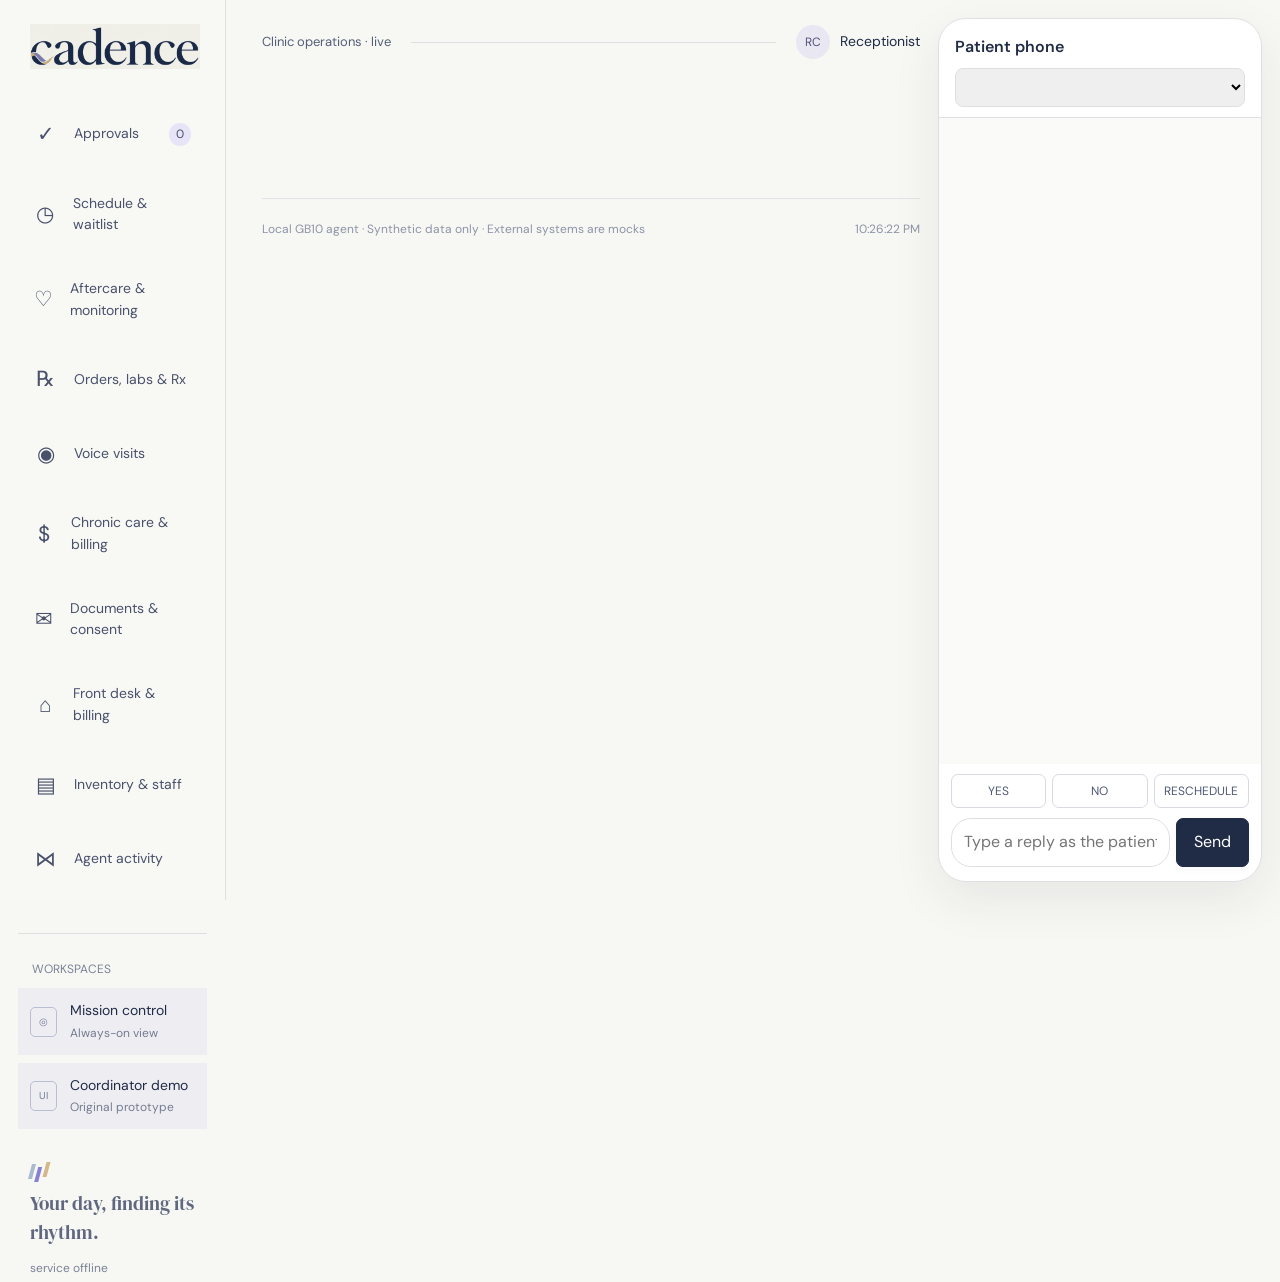
==== commit 0833d8d6: "Speech: CPU STFT workaround for cuFFT on GB10; no JSON-constrained decoding; doctor allow-list scrip" ====
--- a/web/clinic.html
+++ b/web/clinic.html
@@ -9,12 +9,14 @@
 <a href="#schedule" data-tab="schedule"><span class="nav-symbol">◷</span>Schedule &amp; waitlist</a>
 <a href="#care" data-tab="care"><span class="nav-symbol">♡</span>Aftercare &amp; monitoring</a>
 <a href="#orders" data-tab="orders"><span class="nav-symbol">℞</span>Orders, labs &amp; Rx</a>
+<a href="#voice" data-tab="voice"><span class="nav-symbol">◉</span>Voice visits</a>
+<a href="#ccm" data-tab="ccm"><span class="nav-symbol">$</span>Chronic care &amp; billing</a>
 <a href="#docs" data-tab="docs"><span class="nav-symbol">✉</span>Documents &amp; consent</a>
 <a href="#frontdesk" data-tab="frontdesk"><span class="nav-symbol">⌂</span>Front desk &amp; billing</a>
 <a href="#ops" data-tab="ops"><span class="nav-symbol">▤</span>Inventory &amp; staff</a>
 <a href="#agent" data-tab="agent"><span class="nav-symbol">⋈</span>Agent activity</a>
 </nav>
-<div class="sidebar-case"><span>WORKSPACES</span><a class="case-button" href="index.html"><span class="case-icon">UI</span><span>Coordinator demo<small>Original prototype</small></span></a></div>
+<div class="sidebar-case"><span>WORKSPACES</span><a class="case-button" href="mission.html"><span class="case-icon">◎</span><span>Mission control<small>Always-on view</small></span></a><a class="case-button" href="index.html"><span class="case-icon">UI</span><span>Coordinator demo<small>Original prototype</small></span></a></div>
 <div class="sidebar-bottom"><span class="small-weave" aria-hidden="true"><i></i><i></i><i></i></span><p>Your day, finding its rhythm.</p><span id="health" class="health">checking…</span></div></aside>
 <div class="workspace"><header class="topbar"><span id="context">Clinic operations · live</span><span class="topbar-line"></span><span class="coordinator-profile"><span class="avatar">RC</span> Receptionist</span></header>
 <main id="app" class="ops-view"></main>
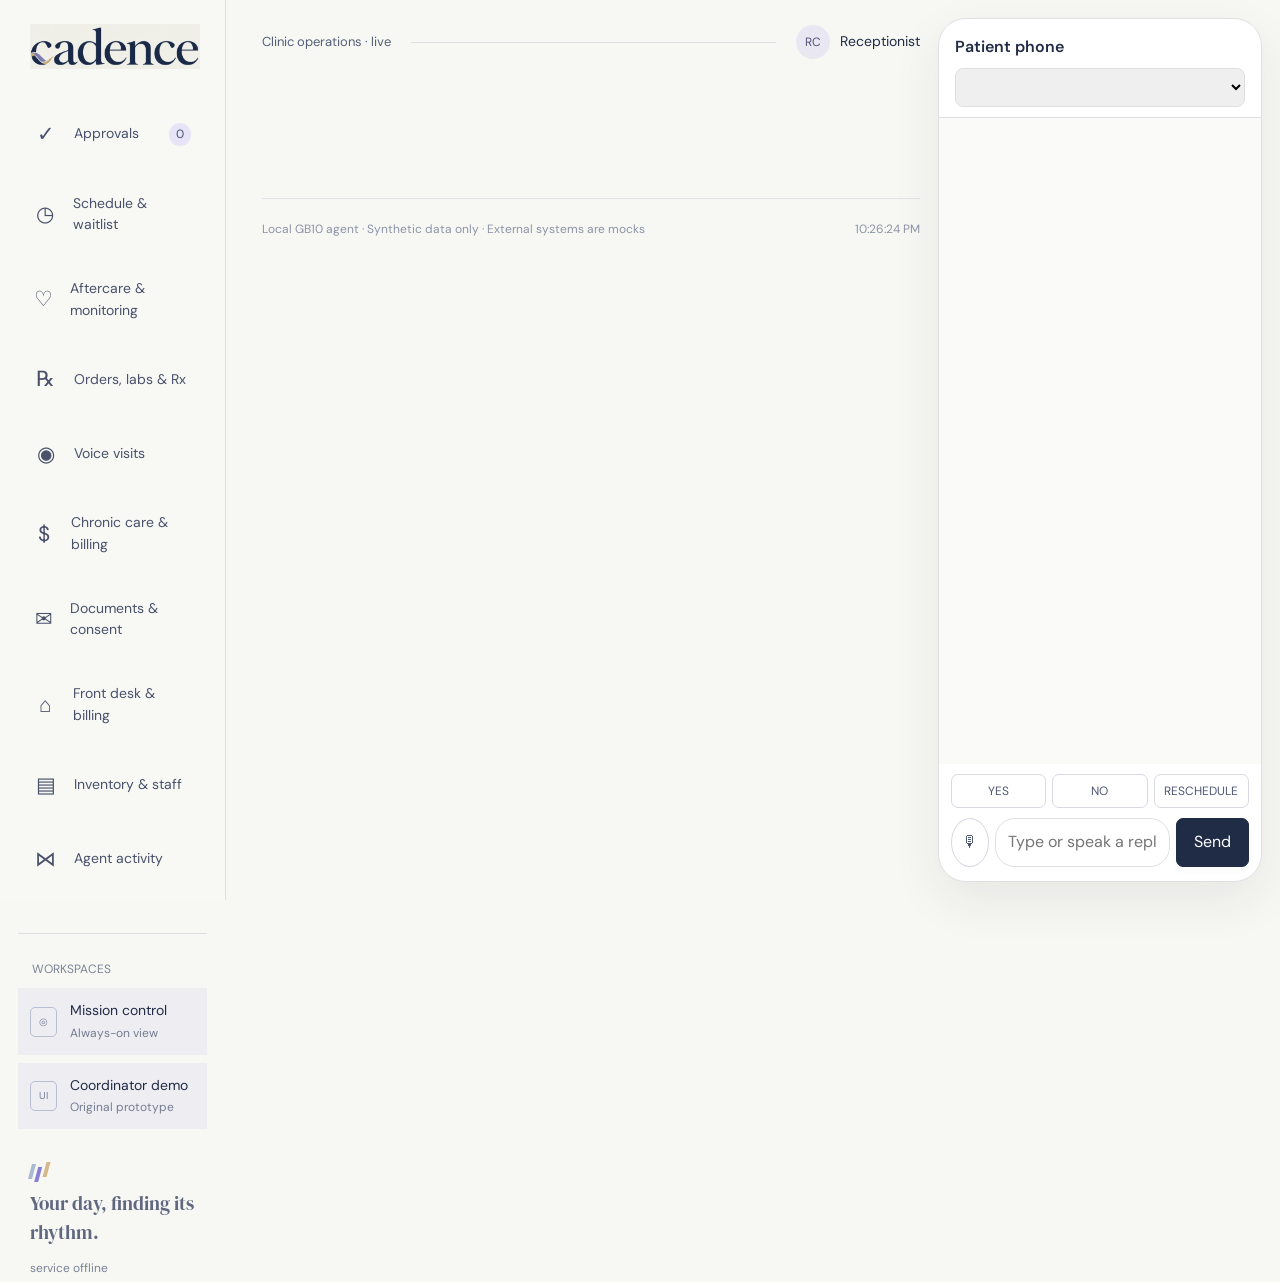
==== commit bb206556: "Self-healing watchdog for vLLM and speech; patient mic on the phone simulator Co-Authored-By: Claude" ====
--- a/web/clinic.html
+++ b/web/clinic.html
@@ -25,7 +25,7 @@
 <div class="phone-top"><strong>Patient phone</strong><select id="phone-patient" aria-label="Patient"></select></div>
 <div id="phone-thread" class="phone-thread"></div>
 <div class="phone-quick"><button data-reply="YES">YES</button><button data-reply="NO">NO</button><button data-reply="RESCHEDULE">RESCHEDULE</button></div>
-<form id="phone-form" class="phone-form"><input id="phone-input" placeholder="Type a reply as the patient…" autocomplete="off" maxlength="500"><button class="primary">Send</button></form>
+<form id="phone-form" class="phone-form"><button type="button" id="phone-mic" class="phone-mic" aria-label="Speak as the patient" title="Speak (transcribed on the GB10)">🎙</button><input id="phone-input" placeholder="Type or speak a reply as the patient…" autocomplete="off" maxlength="500"><button class="primary">Send</button></form>
 </aside>
 <div id="toast" role="status" aria-live="polite"></div>
 <script src="clinic.js"></script></body></html>
--- a/web/clinic.css
+++ b/web/clinic.css
@@ -45,3 +45,9 @@
 @media (max-width:1100px){.workspace{padding-right:0}.phone{position:static;width:auto;height:520px;margin:0 16px 24px;border-radius:18px}}
 @media (max-width:760px){.app-shell{grid-template-columns:1fr}.sidebar{position:static;height:auto}.ops-view{padding:20px 16px 40px}form.inline{grid-template-columns:1fr}}
 @media (prefers-reduced-motion:reduce){#toast{transition:none}}
+.card{overflow-x:auto}
+.nowrap{white-space:nowrap;overflow-wrap:normal}
+.phone-mic{border-radius:50%;min-width:38px;padding:6px 8px}
+.phone-mic.recording{background:#d9534f;border-color:#d9534f;color:#fff;animation:mic-pulse 1.2s infinite}
+@keyframes mic-pulse{0%{box-shadow:0 0 0 0 #d9534f80}70%{box-shadow:0 0 0 10px #d9534f00}100%{box-shadow:0 0 0 0 #d9534f00}}
+@media (prefers-reduced-motion:reduce){.phone-mic.recording{animation:none}}
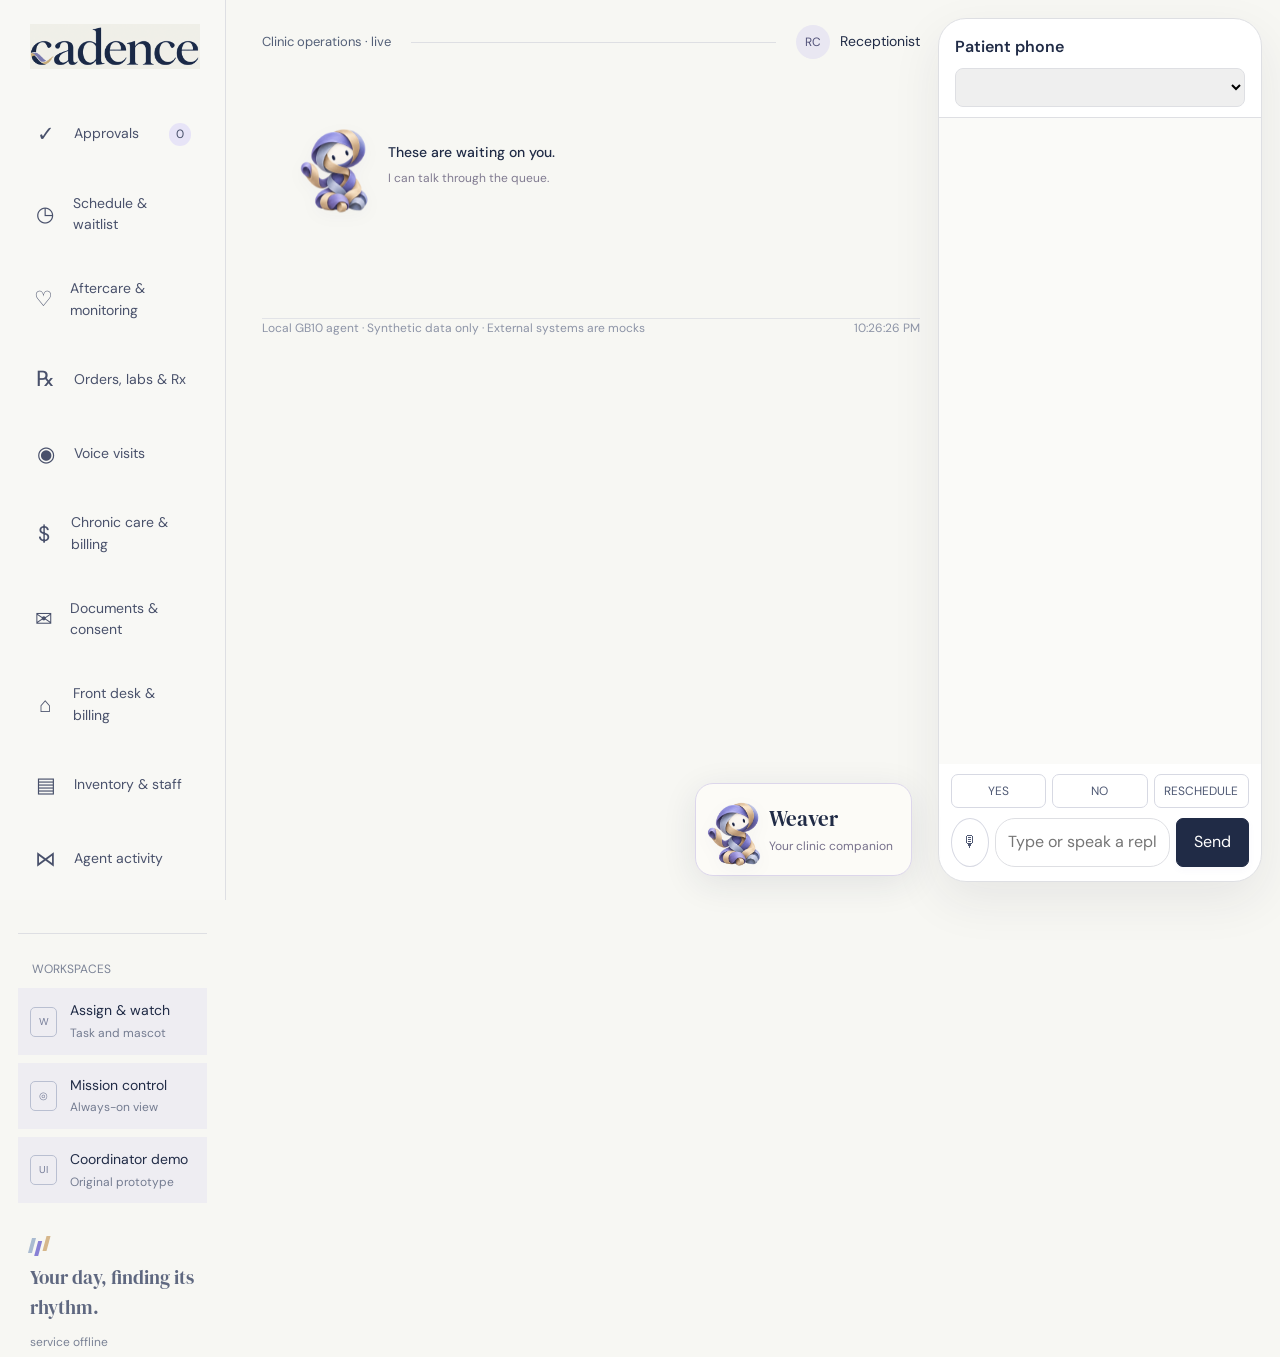
==== commit 15143f2e: "Doctor-out-sick demo story (from Cursor): outage via Slack, bound reschedule proposals with decoy an" ====
--- a/web/clinic.html
+++ b/web/clinic.html
@@ -1,8 +1,8 @@
 <!doctype html>
 <html lang="en"><head><meta charset="utf-8"><meta name="viewport" content="width=device-width,initial-scale=1"><meta name="theme-color" content="#F7F7F3">
 <title>Cadence · Clinic operations</title>
-<link rel="stylesheet" href="fonts.css"><link rel="stylesheet" href="weave.css"><link rel="stylesheet" href="coordinator.css"><link rel="stylesheet" href="clinic.css">
-</head><body>
+<link rel="stylesheet" href="fonts.css"><link rel="stylesheet" href="weave.css"><link rel="stylesheet" href="coordinator.css"><link rel="stylesheet" href="weaver.css"><link rel="stylesheet" href="clinic.css">
+</head><body class="clinic-console">
 <div class="app-shell"><aside class="sidebar"><a class="brand" href="#" aria-label="Cadence"><svg viewBox="200 260 1140 270" role="img" aria-label="Cadence woven wordmark"><image href="assets/wordmark-source.png" width="1536" height="1024"/></svg></a>
 <nav id="navigation" aria-label="Operations">
 <a href="#approvals" data-tab="approvals"><span class="nav-symbol">✓</span>Approvals <span class="nav-count" id="n-approvals">0</span></a>
@@ -16,7 +16,7 @@
 <a href="#ops" data-tab="ops"><span class="nav-symbol">▤</span>Inventory &amp; staff</a>
 <a href="#agent" data-tab="agent"><span class="nav-symbol">⋈</span>Agent activity</a>
 </nav>
-<div class="sidebar-case"><span>WORKSPACES</span><a class="case-button" href="mission.html"><span class="case-icon">◎</span><span>Mission control<small>Always-on view</small></span></a><a class="case-button" href="index.html"><span class="case-icon">UI</span><span>Coordinator demo<small>Original prototype</small></span></a></div>
+<div class="sidebar-case"><span>WORKSPACES</span><a class="case-button" href="stage.html"><span class="case-icon">W</span><span>Assign &amp; watch<small>Task and mascot</small></span></a><a class="case-button" href="mission.html"><span class="case-icon">◎</span><span>Mission control<small>Always-on view</small></span></a><a class="case-button" href="index.html"><span class="case-icon">UI</span><span>Coordinator demo<small>Original prototype</small></span></a></div>
 <div class="sidebar-bottom"><span class="small-weave" aria-hidden="true"><i></i><i></i><i></i></span><p>Your day, finding its rhythm.</p><span id="health" class="health">checking…</span></div></aside>
 <div class="workspace"><header class="topbar"><span id="context">Clinic operations · live</span><span class="topbar-line"></span><span class="coordinator-profile"><span class="avatar">RC</span> Receptionist</span></header>
 <main id="app" class="ops-view"></main>
@@ -28,4 +28,4 @@
 <form id="phone-form" class="phone-form"><button type="button" id="phone-mic" class="phone-mic" aria-label="Speak as the patient" title="Speak (transcribed on the GB10)">🎙</button><input id="phone-input" placeholder="Type or speak a reply as the patient…" autocomplete="off" maxlength="500"><button class="primary">Send</button></form>
 </aside>
 <div id="toast" role="status" aria-live="polite"></div>
-<script src="clinic.js"></script></body></html>
+<script src="weaver-work.js"></script><script src="clinic.js"></script><script src="clinic-weaver.js"></script></body></html>
--- a/web/weaver.css
+++ b/web/weaver.css
@@ -0,0 +1,57 @@
+.weaver-pose{display:inline-block;width:100px;aspect-ratio:3/4;background-image:url('assets/weaver-poses.png');background-size:400% 200%;background-position:var(--wx,0%) var(--wy,0%);flex-shrink:0;filter:drop-shadow(0 5px 8px #202b4608);transform-origin:50% 90%;pointer-events:none}.weaver-pose[data-pose=welcome]{--wx:0%;--wy:0%}.weaver-pose[data-pose=listening]{--wx:33.333%;--wy:0%}.weaver-pose[data-pose=thinking]{--wx:66.666%;--wy:0%}.weaver-pose[data-pose=weaving]{--wx:100%;--wy:0%;animation:weaver-work 2.2s ease-in-out infinite}.weaver-pose[data-pose=document]{--wx:0%;--wy:100%}.weaver-pose[data-pose=waiting]{--wx:33.333%;--wy:100%}.weaver-pose[data-pose=complete]{--wx:66.666%;--wy:100%;animation:weaver-nod .7s ease-out}.weaver-pose[data-pose=resting]{--wx:100%;--wy:100%}.weaver-pose[data-pose=welcome]{animation:weaver-hello 1.3s ease-in-out}.weaver-pose[data-pose=listening]{animation:weaver-listen 2.8s ease-in-out infinite}@keyframes weaver-work{0%,100%{transform:rotate(-2deg) translateY(0)}50%{transform:rotate(2deg) translateY(-3px)}}@keyframes weaver-hello{0%,100%{transform:rotate(0)}25%,75%{transform:rotate(-5deg)}50%{transform:rotate(4deg)}}@keyframes weaver-nod{0%,100%{transform:translateY(0)}50%{transform:translateY(5px) rotate(3deg)}}@keyframes weaver-listen{0%,100%{transform:rotate(0)}50%{transform:rotate(-3deg)}}
+#weaver-launcher{position:fixed;right:28px;bottom:24px;z-index:40;display:flex;align-items:center;gap:10px;border:1px solid #DCD6EB;background:#FCFBF7;border-radius:18px;box-shadow:0 8px 35px #202b4619;padding:8px 18px 8px 8px;text-align:left;color:#202B46}.launcher-character{width:55px;height:65px;overflow:hidden}.launcher-character .weaver-pose{width:52px}.launcher-copy strong{display:block;font-family:'DM Serif Display',serif;font-size:21px;font-weight:400}.launcher-copy small{display:block;font-size:12px;color:#77718C;margin-top:2px}.weaver-context{display:flex;align-items:center;gap:18px;border:0;background:transparent;padding:0;text-align:left;color:#202B46;margin:0 0 15px;max-width:560px}.weaver-context .weaver-pose{width:62px}.weaver-context strong{font-size:14px;font-weight:500;display:block}.weaver-context small{font-size:12px;color:#817B91;display:block;margin-top:5px}.weaver-context:hover strong{color:#7775D8}.ops-heading{margin-bottom:14px}footer{padding-bottom:85px}
+#weaver-panel{position:fixed;z-index:80;right:22px;bottom:20px;width:430px;height:min(760px,calc(100dvh - 40px));border:1px solid #D9D5E6;border-radius:22px;background:#F7F7F3;box-shadow:0 18px 80px #202b4633;display:flex;flex-direction:column;overflow:hidden;animation:chat-open .23s ease-out}#weaver-panel[hidden]{display:none}@keyframes chat-open{from{opacity:0;transform:translateY(15px)}to{opacity:1;transform:translateY(0)}}.weaver-chat-header{display:flex;align-items:center;gap:12px;padding:18px 20px 8px;border-bottom:1px solid #E5E2ED}.weaver-chat-header .weaver-pose{width:63px}.weaver-chat-header h2{font-family:'DM Serif Display',serif;font-size:28px;margin:0;font-weight:400}.weaver-chat-header p{font-size:12px;color:#827D90;margin:4px 0 0}.weaver-chat-header button{margin-left:auto;align-self:flex-start;border:0;background:transparent;font-size:24px;padding:4px 8px}.weaver-chat-log{flex:1;overflow:auto;padding:18px;scroll-behavior:smooth}.weaver-bubble{font-size:14px;line-height:1.65;padding:13px 16px;background:#ECE9F4;border-radius:13px;margin:0 0 14px;white-space:pre-wrap;overflow-wrap:anywhere}.weaver-bubble.user{background:#E2DEEF;margin-left:38px}.weaver-bubble.agent{margin-right:20px;background:#FFFDF8;border:1px solid #E6E2EB}.weaver-bubble small{display:block;font-size:11px;font-weight:500;margin-bottom:5px;color:#857B9D}.weaver-bubble a{color:#6655A0}.weaver-bubble .chat-task-button{font-size:13px;display:block;margin-top:12px;background:#202B46;color:white;border:0;border-radius:8px;padding:9px 12px}.weaver-chat-chips{display:flex;gap:6px;padding:0 17px 12px;flex-wrap:wrap}.weaver-chat-chips button{font-size:12px;padding:6px 9px;border-radius:20px;border-color:#DDD7E8;background:transparent}.weaver-chat-composer{border-top:1px solid #E3DEEB;padding:14px 17px;background:#FCFBF8}.weaver-chat-composer textarea{width:100%;font:14px/1.5 'DM Sans',sans-serif;border:1px solid #DDD6EB;background:white;border-radius:11px;min-height:65px;max-height:130px;resize:vertical;padding:10px 12px;box-sizing:border-box}.weaver-chat-actions{display:flex;gap:8px;align-items:center;margin-top:9px}.weaver-chat-actions .primary{margin-left:auto;font-size:13px;padding:9px 18px}.weaver-chat-actions label{font-size:12px;position:relative;overflow:hidden;padding:8px;border:1px solid #DED7E8;border-radius:8px;cursor:pointer}.weaver-chat-actions label input{position:absolute;inset:0;opacity:0;width:100%;cursor:pointer}.weaver-chat-note{font-size:11px;color:#898194;margin:10px 0 0}.weaver-chat-files{font-size:12px;color:#756593;padding-top:6px}.weaver-typing{font-size:13px;color:#7F7796;padding:8px 15px}.weaver-chat-error{font-size:12px;color:#9A594B}.weaver-task-link{display:block;margin-top:10px;font-weight:500}.weaver-chat-clear{border:0;background:transparent;font-size:11px;color:#8A829A;margin-left:auto;padding:3px}
+@media(min-width:1400px){body.weaver-chat-open .workspace{padding-right:470px}body.weaver-chat-open .task-layout{grid-template-columns:1fr}body.weaver-chat-open .ops-heading h1{font-size:36px}body.weaver-chat-open .connection-cards{grid-template-columns:1fr}}
+@media(max-width:680px){#weaver-launcher{right:14px;bottom:14px;padding:6px 13px 6px 4px}.launcher-copy strong{font-size:18px}.launcher-character{width:42px;height:54px}.launcher-character .weaver-pose{width:42px}#weaver-panel{right:8px;bottom:8px;width:calc(100% - 16px);height:calc(100dvh - 16px);border-radius:18px}.weaver-context .weaver-pose{width:53px}.weaver-context{gap:12px}.weaver-chat-header{padding:12px 16px 8px}.weaver-chat-composer{padding-bottom:max(14px,env(safe-area-inset-bottom))}}
+@media(prefers-reduced-motion:reduce){.weaver-pose,#weaver-panel{animation:none!important}.weaver-chat-log{scroll-behavior:auto}}
+/* Living companion: distinct continuous movement for each activity. */
+[data-weaver-avatar]{display:inline-flex;transform:translate(var(--look-x,0px),var(--look-y,0px)) rotate(var(--look-turn,0deg));transition:transform .4s ease-out;transform-origin:50% 85%}
+.weaver-pose{will-change:transform}
+.weaver-pose[data-pose=welcome]{animation:weaver-greet-live 4.8s ease-in-out infinite}
+.weaver-pose[data-pose=listening]{animation:weaver-listen-live 3.2s ease-in-out infinite}
+.weaver-pose[data-pose=thinking]{animation:weaver-think-live 4s ease-in-out infinite}
+.weaver-pose[data-pose=weaving]{animation:weaver-work-live 1.65s ease-in-out infinite}
+.weaver-pose[data-pose=document]{animation:weaver-catch-live 2.4s ease-in-out infinite}
+.weaver-pose[data-pose=waiting]{animation:weaver-wait-live 4.5s ease-in-out infinite}
+.weaver-pose[data-pose=complete]{animation:weaver-proud-live 3.8s ease-in-out infinite}
+.weaver-pose[data-pose=resting]{animation:weaver-breathe-live 4s ease-in-out infinite}
+@keyframes weaver-greet-live{0%,100%{transform:translateY(0) rotate(-2deg) scale(1)}15%{transform:translateY(-7px) rotate(5deg) scale(1.02)}27%{transform:translateY(-4px) rotate(-6deg)}39%{transform:translateY(-6px) rotate(5deg)}55%{transform:translateY(1px) rotate(-2deg) scale(1.025,.98)}76%{transform:translateY(-3px) rotate(1deg) scale(.99,1.02)}}
+@keyframes weaver-listen-live{0%,100%{transform:rotate(-3deg) translateY(0)}24%{transform:rotate(6deg) translateY(-4px) scale(1.025)}45%{transform:rotate(6deg) translateY(-2px)}61%{transform:rotate(1deg) translateY(3px) scale(1.02,.98)}78%{transform:rotate(-3deg) translateY(-3px)}}
+@keyframes weaver-think-live{0%,100%{transform:rotate(-4deg) translateY(0)}30%{transform:rotate(5deg) translateY(-5px)}48%{transform:rotate(5deg) translateY(-5px)}62%{transform:rotate(-2deg) translateY(2px) scale(1.02,.98)}80%{transform:rotate(-5deg) translateY(-2px)}}
+@keyframes weaver-work-live{0%,100%{transform:translate(-3px,0) rotate(-5deg)}25%{transform:translate(0,-6px) rotate(0) scale(.98,1.025)}50%{transform:translate(4px,0) rotate(5deg)}75%{transform:translate(0,3px) rotate(0) scale(1.025,.975)}}
+@keyframes weaver-catch-live{0%,100%{transform:rotate(-3deg) translateY(0)}25%{transform:rotate(5deg) translateY(-8px) scale(1.035)}45%{transform:rotate(2deg) translateY(2px) scale(1.04,.97)}65%{transform:rotate(-3deg) translateY(-4px)}}
+@keyframes weaver-wait-live{0%,100%{transform:rotate(-4deg) translateY(0)}25%{transform:rotate(4deg) translateY(-3px)}45%{transform:rotate(4deg) translateY(-3px)}60%{transform:rotate(-4deg) translateY(1px)}80%{transform:rotate(-4deg) translateY(-4px) scale(1.015)}}
+@keyframes weaver-proud-live{0%,100%{transform:translateY(0) rotate(0)}12%{transform:translateY(2px) scale(1.04,.96)}25%{transform:translateY(-10px) rotate(-4deg) scale(.98,1.03)}38%{transform:translateY(1px) scale(1.035,.975)}52%{transform:translateY(-5px) rotate(4deg)}68%{transform:translateY(0) rotate(1deg)}85%{transform:translateY(-2px)}}
+@keyframes weaver-breathe-live{0%,100%{transform:translateY(0) scale(1,.98) rotate(-2deg)}50%{transform:translateY(-5px) scale(1.02,1.025) rotate(2deg)}}
+#weaver-launcher{overflow:visible}.launcher-character{height:75px;overflow:visible}.launcher-character .weaver-pose{width:58px}.weaver-chat-header .weaver-pose{width:77px}.weaver-context .weaver-pose{width:74px}.weaver-context{min-height:105px}.weaver-chat-header{min-height:114px}
+body.weaver-tab-hidden .weaver-pose{animation-play-state:paused}
+@media(max-width:680px){.launcher-character{height:59px}.launcher-character .weaver-pose{width:46px}.weaver-context .weaver-pose{width:62px}.weaver-context{min-height:88px}.weaver-chat-header .weaver-pose{width:65px}.weaver-chat-header{min-height:96px}}
+@media(prefers-reduced-motion:reduce){.weaver-pose{animation:none!important;will-change:auto}[data-weaver-avatar]{transform:none!important;transition:none!important}}
+.role-choice{display:flex;flex-direction:column;gap:8px;padding:20px;border:1px solid #DDD8E7;border-radius:12px;text-decoration:none;color:#202B46}.role-choice:hover{background:#EEEBF6}.role-choice strong{font-size:17px}.role-choice span{font-size:13px;color:#7F778F}#weaver-launcher[hidden]{display:none}.coordinator-profile{background:transparent;border:0;cursor:pointer}.weaver-chat-header h2{font-size:25px}
+/* The interlacing knot is a work indicator anchored between Weaver's hands. */
+.weaver-pose{position:relative;overflow:visible}.weaver-knot{display:none;position:absolute;left:-24%;top:56%;width:148%;height:auto;overflow:visible;pointer-events:none;filter:drop-shadow(0 1px 1px #202b4620)}
+.weaver-pose[data-pose=weaving] .weaver-knot{display:block}
+.knot-iris{stroke:#9286DB}.knot-gold{stroke:#D4B88F}.knot-blue{stroke:#B5C7DC}
+.knot-thread{stroke-dasharray:100;stroke-dashoffset:100;animation:knot-thread-in 2.8s cubic-bezier(.35,.05,.2,1) infinite}.knot-gold{animation-delay:.18s}.knot-blue{animation-delay:.36s}.knot-over{opacity:0;animation:knot-over-in 2.8s ease infinite}
+.weaver-knot g{transform-origin:90px 45px;animation:knot-tighten 2.8s ease-in-out infinite}
+@keyframes knot-thread-in{0%{stroke-dashoffset:100;opacity:0}10%{opacity:1}65%,86%{stroke-dashoffset:0;opacity:1}100%{stroke-dashoffset:0;opacity:0}}
+@keyframes knot-over-in{0%,45%{opacity:0}65%,86%{opacity:1}100%{opacity:0}}
+@keyframes knot-tighten{0%,40%{transform:scale(1.04,1)}75%,90%{transform:scale(.9,.87)}100%{transform:scale(.9,.87)}}
+@media(prefers-reduced-motion:reduce){.weaver-knot g,.knot-thread,.knot-over{animation:none!important}.knot-thread{stroke-dashoffset:0;opacity:1}.knot-over{opacity:1}}
+/* A short completion celebration, triggered once by each finished task or answer. */
+.weaver-pose[data-pose=celebrating]{--wx:66.666%;--wy:100%;animation:weaver-celebrate 2.7s ease-in-out both;z-index:2}
+.weaver-celebration{display:none;position:absolute;inset:0;pointer-events:none;overflow:visible}
+.weaver-pose[data-pose=celebrating] .weaver-celebration{display:block}
+.weaver-celebration i{position:absolute;left:50%;top:45%;width:5px;height:11px;border-radius:3px;background:#7775D8;opacity:0;transform-origin:center;animation:weaver-ribbon-burst 1.4s cubic-bezier(.15,.6,.3,1) both;animation-delay:calc(.3s + var(--burst)*.035s)}
+.weaver-celebration i:nth-child(3n+2){background:#D4B88F}.weaver-celebration i:nth-child(3n){background:#B5C7DC}
+@keyframes weaver-celebrate{0%{transform:translateY(0) scale(1)}10%{transform:translateY(4px) scale(1.08,.91)}25%{transform:translateY(-18px) rotate(-10deg) scale(.98,1.04)}39%{transform:translateY(2px) rotate(6deg) scale(1.06,.95)}54%{transform:translateY(-11px) rotate(10deg)}68%{transform:translateY(1px) rotate(-5deg)}81%{transform:translateY(-4px) rotate(3deg)}100%{transform:translateY(0) rotate(0) scale(1)}}
+@keyframes weaver-ribbon-burst{0%{opacity:0;transform:rotate(var(--angle)) translateY(-6px) rotate(0)}15%{opacity:1}70%{opacity:.9}100%{opacity:0;transform:rotate(var(--angle)) translateY(-58px) rotate(130deg)}}
+@media(prefers-reduced-motion:reduce){.weaver-pose[data-pose=celebrating]{animation:none!important}.weaver-celebration{display:none!important}.weaver-celebration i{animation:none!important}}
+/* An explicit hello on entering a workspace or opening its chat. */
+.weaver-pose[data-pose=greeting]{--wx:0%;--wy:0%;animation:weaver-wave-hi 1.9s ease-in-out both;z-index:2}
+@keyframes weaver-wave-hi{0%{transform:translateY(0) rotate(0) scale(1)}14%{transform:translateY(-7px) rotate(-6deg) scale(1.03)}27%{transform:translateY(-5px) rotate(8deg)}40%{transform:translateY(-6px) rotate(-8deg)}53%{transform:translateY(-4px) rotate(7deg)}66%{transform:translateY(-5px) rotate(-6deg)}79%{transform:translateY(-3px) rotate(4deg)}100%{transform:translateY(0) rotate(0) scale(1)}}
+@media(prefers-reduced-motion:reduce){.weaver-pose[data-pose=greeting]{animation:none!important}}
+.weaver-mic{min-width:42px;font-size:16px;padding:8px 10px;border-radius:50%;border:1px solid #c9c6e6;background:#fff}
+.weaver-mic.recording{background:#d9534f;border-color:#d9534f;color:#fff;animation:weaver-mic-pulse 1.2s infinite}
+@keyframes weaver-mic-pulse{0%{box-shadow:0 0 0 0 #d9534f80}70%{box-shadow:0 0 0 10px #d9534f00}100%{box-shadow:0 0 0 0 #d9534f00}}
+@media (prefers-reduced-motion:reduce){.weaver-mic.recording{animation:none}}
--- a/web/clinic.css
+++ b/web/clinic.css
@@ -42,7 +42,8 @@
 .phone-form{display:flex;gap:6px;padding:10px 12px 14px}.phone-form input{flex:1;border:1px solid var(--line);border-radius:20px;padding:9px 12px;min-width:0}
 #toast{position:fixed;left:50%;bottom:24px;transform:translateX(-50%);background:var(--ink);color:#fff;padding:10px 16px;border-radius:10px;font-size:14px;opacity:0;transition:opacity .2s;pointer-events:none;z-index:9}
 #toast.show{opacity:1}
-@media (max-width:1100px){.workspace{padding-right:0}.phone{position:static;width:auto;height:520px;margin:0 16px 24px;border-radius:18px}}
+body.clinic-console #weaver-launcher,body.clinic-console #weaver-panel{right:368px}
+@media (max-width:1100px){.workspace{padding-right:0}.phone{position:static;width:auto;height:520px;margin:0 16px 24px;border-radius:18px}body.clinic-console #weaver-launcher,body.clinic-console #weaver-panel{right:22px}}
 @media (max-width:760px){.app-shell{grid-template-columns:1fr}.sidebar{position:static;height:auto}.ops-view{padding:20px 16px 40px}form.inline{grid-template-columns:1fr}}
 @media (prefers-reduced-motion:reduce){#toast{transition:none}}
 .card{overflow-x:auto}
